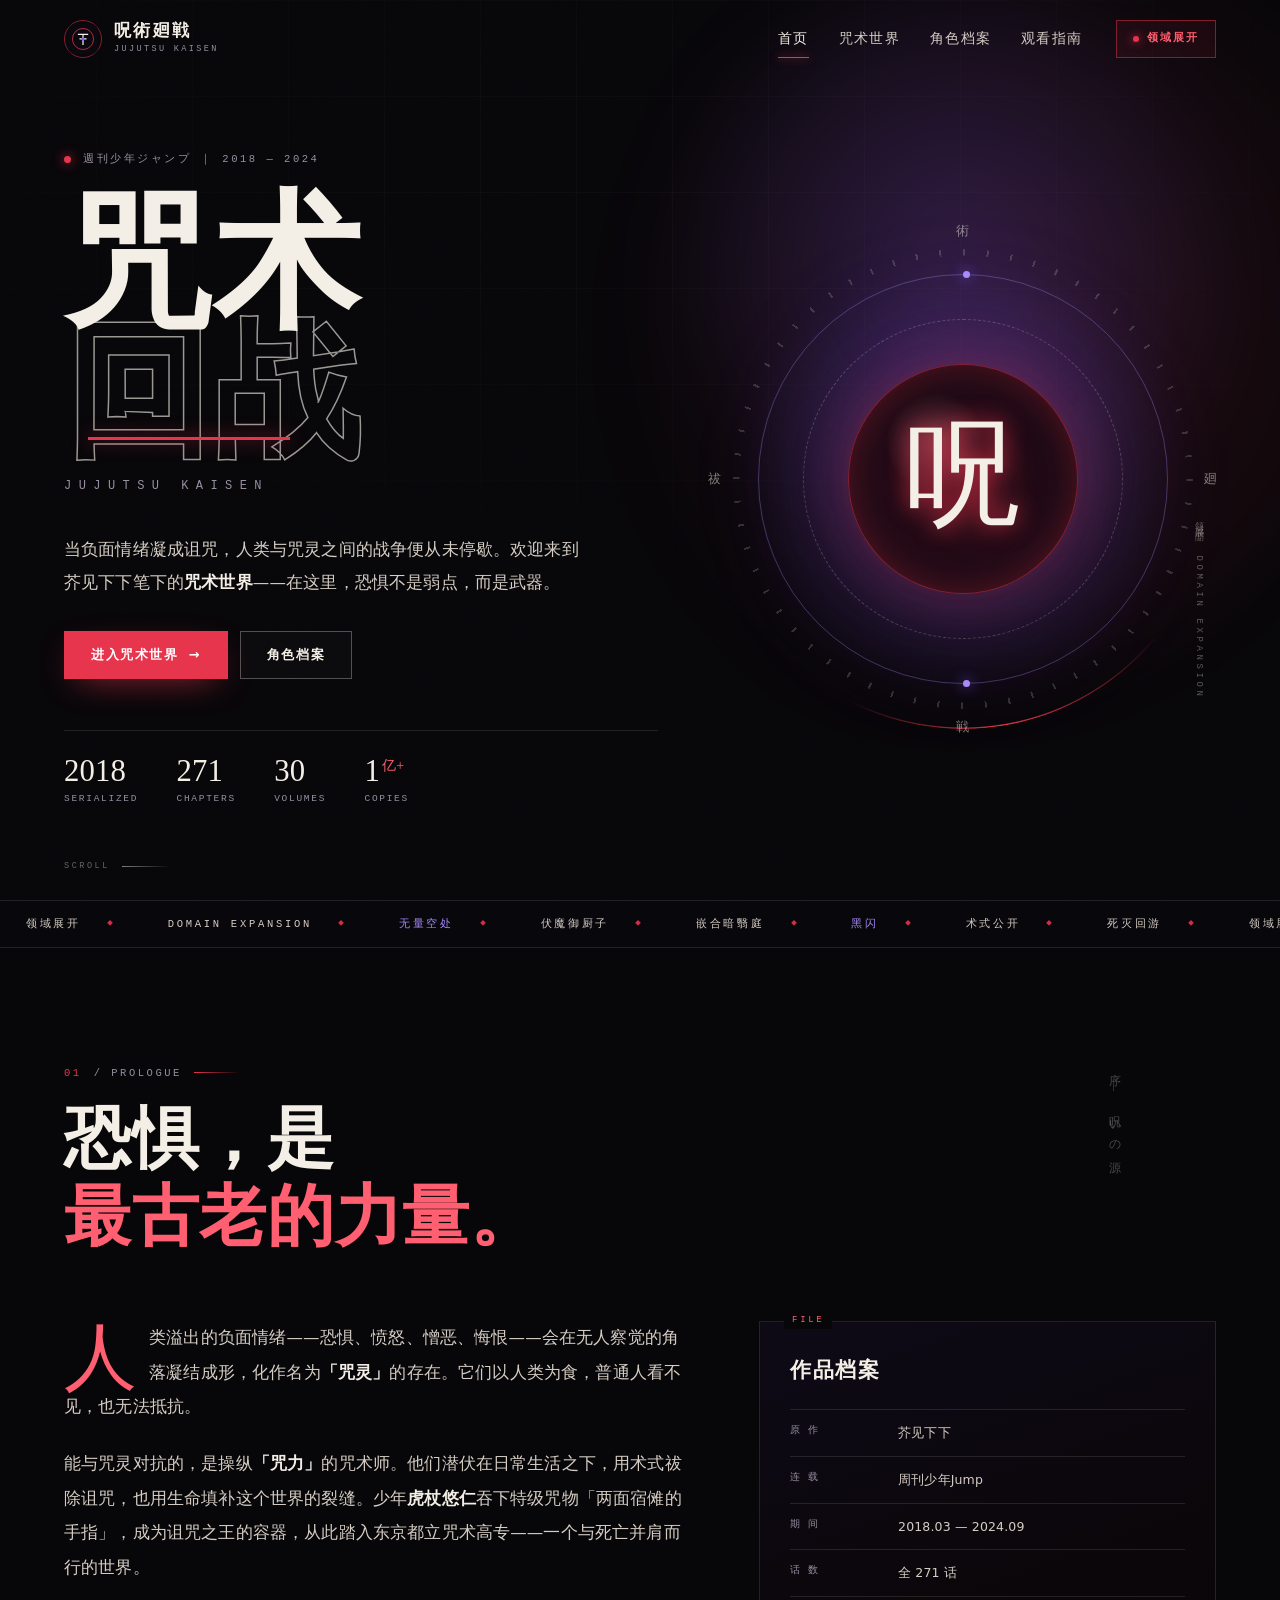
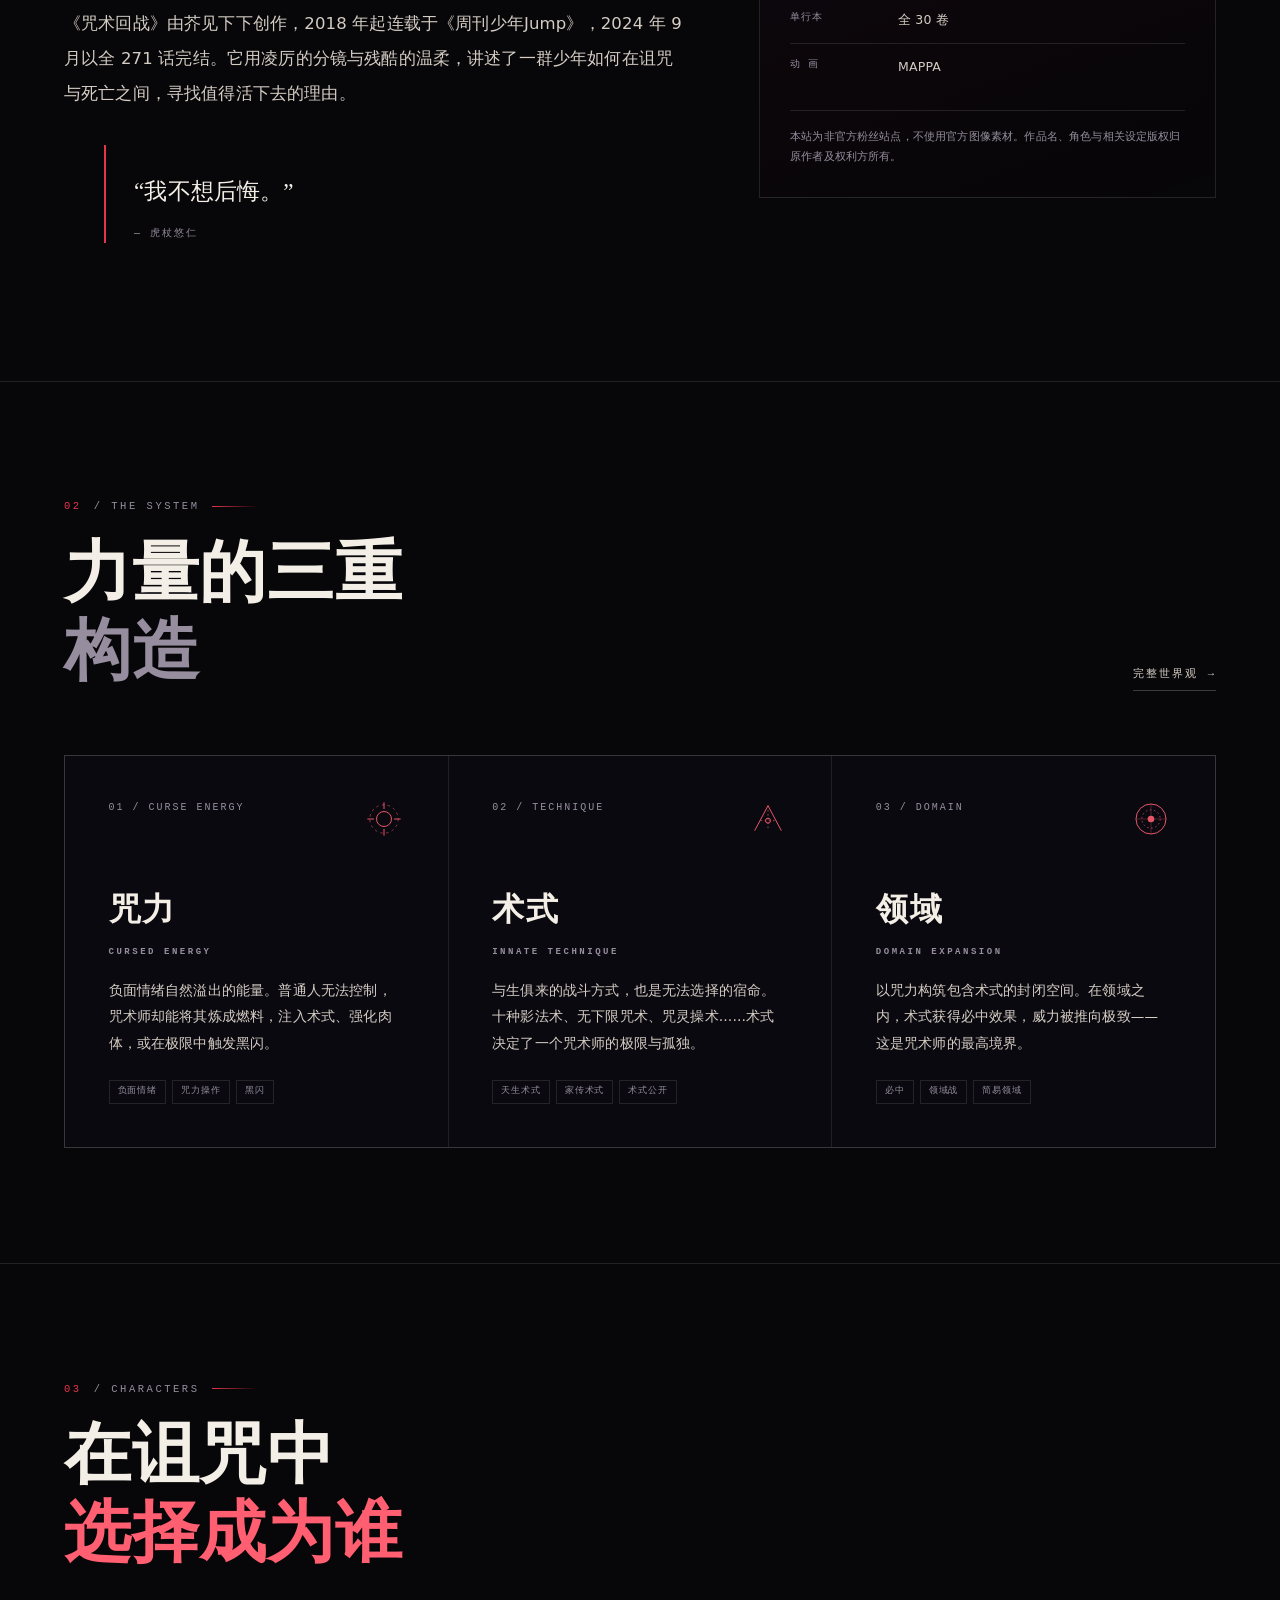
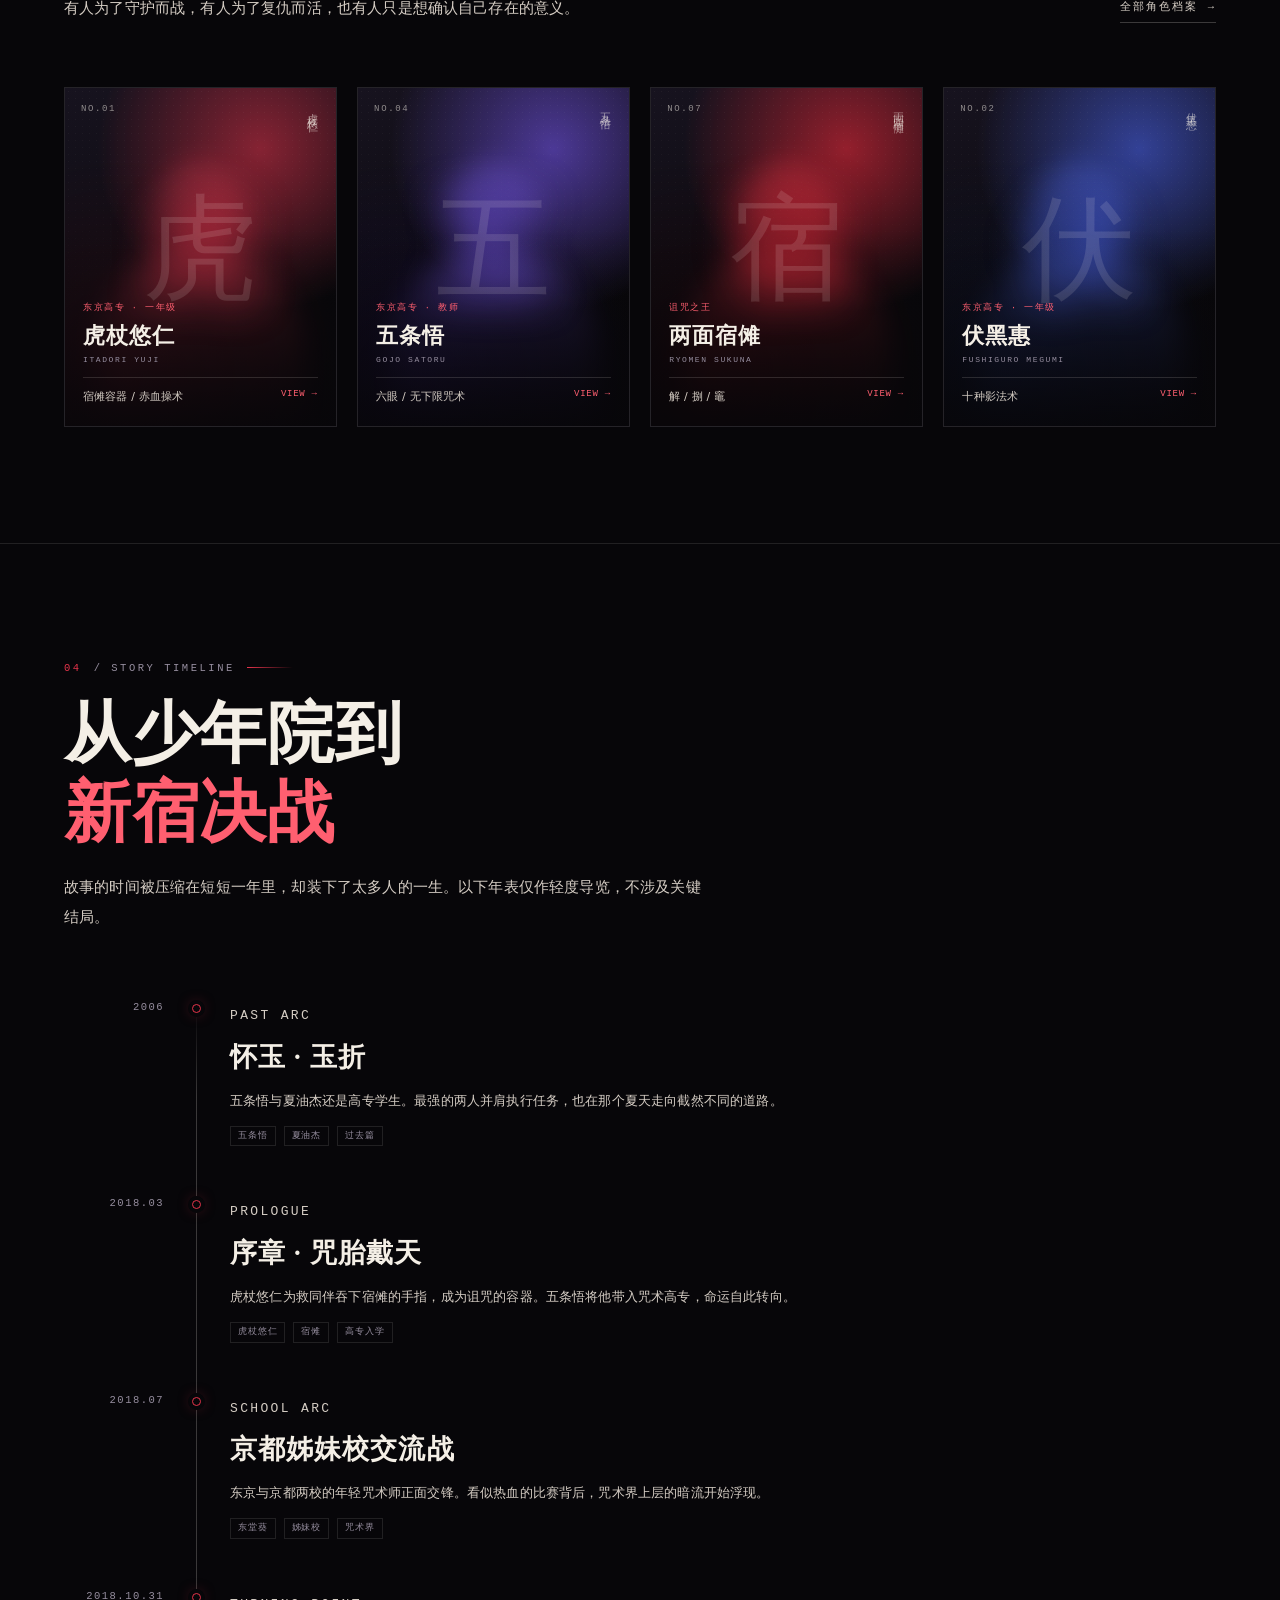
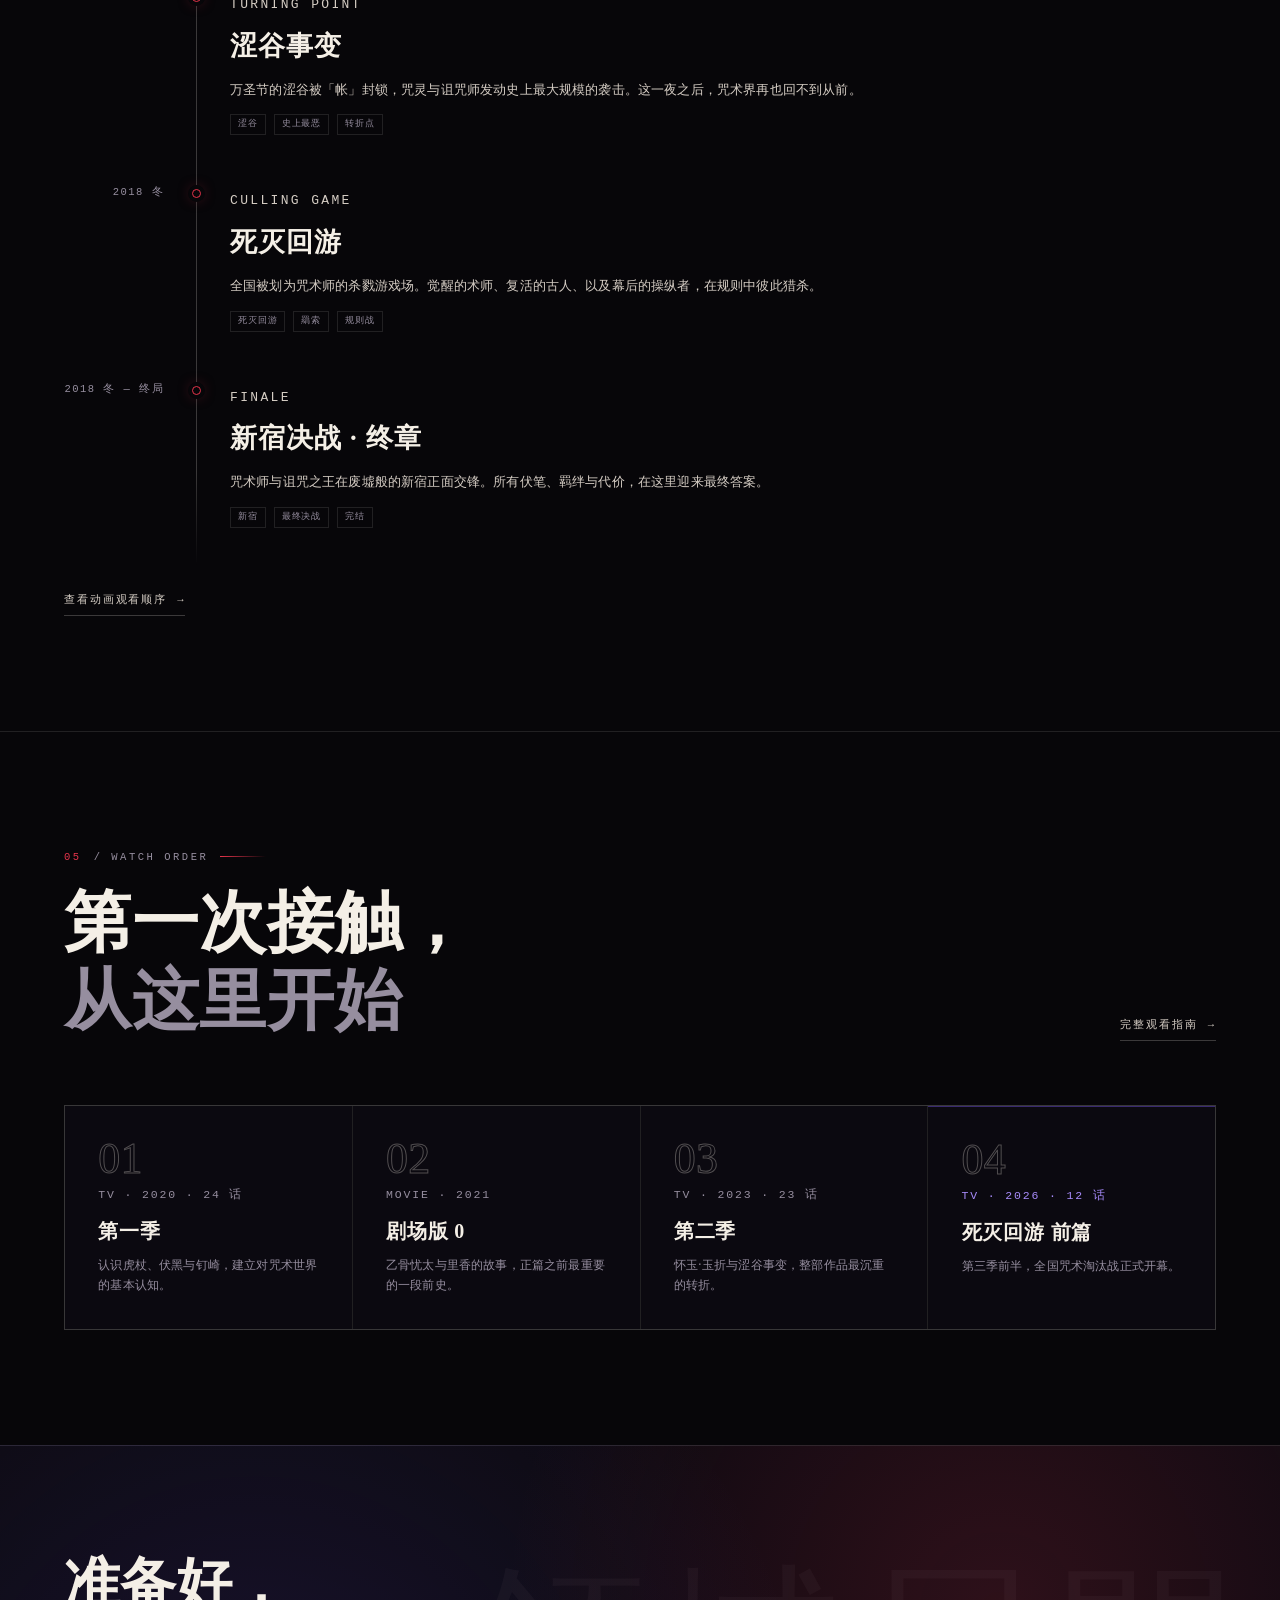
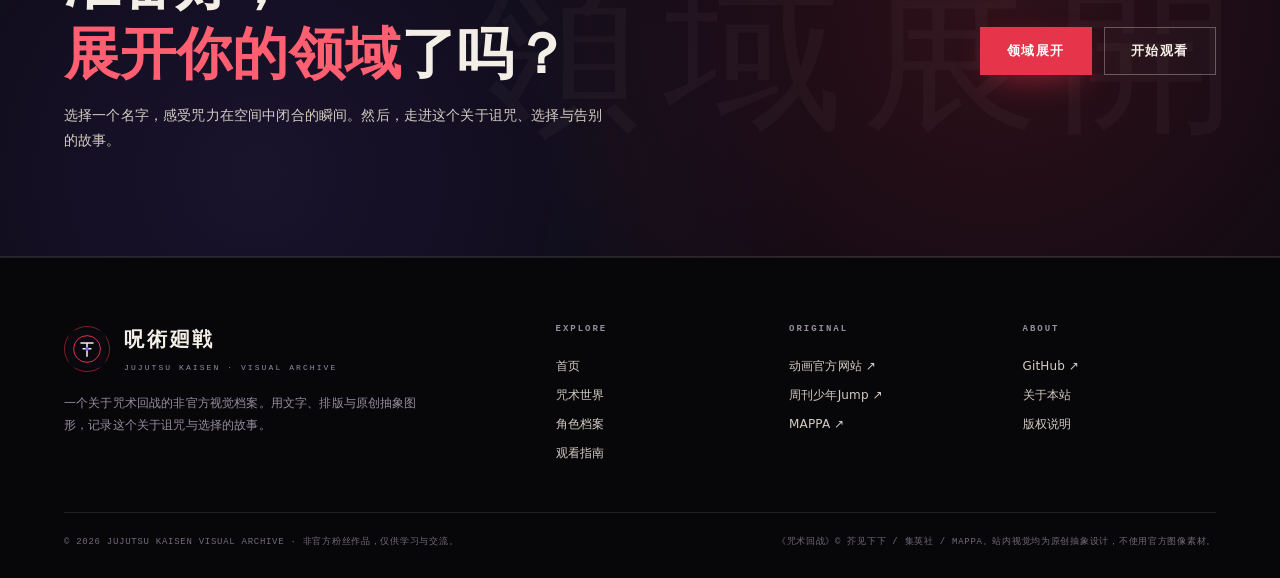
==== index.html @ 816b795e "feat: launch Jujutsu Kaisen visual archive" ====
<!DOCTYPE html>
<html lang="zh-CN">
<head>
<meta charset="utf-8">
<meta name="viewport" content="width=device-width, initial-scale=1">
<title>咒术回战 · 视觉档案 | JUJUTSU KAISEN</title>
<meta name="description" content="咒术回战非官方粉丝站：作品介绍、咒术世界观、角色档案、篇章年表与动画观看指南。当负面情绪凝成诅咒，人类与咒灵的战争从未停歇。">
<meta name="theme-color" content="#070609">
<meta property="og:type" content="website">
<meta property="og:title" content="咒术回战 · 视觉档案">
<meta property="og:description" content="当负面情绪凝成诅咒，人类与咒灵的战争从未停歇。进入芥见下下笔下的咒术世界。">
<meta property="og:image" content="https://nins971197.github.io/jujutsu-kaisen/assets/img/og.png">
<meta property="og:url" content="https://nins971197.github.io/jujutsu-kaisen/">
<meta name="twitter:card" content="summary_large_image">
<link rel="icon" href="assets/img/favicon.svg" type="image/svg+xml">
<link rel="stylesheet" href="assets/css/style.css">
</head>
<body>
<a class="skip" href="#main">跳到主要内容</a>
<div class="bg-grid" aria-hidden="true"></div>
<div class="grain" aria-hidden="true"></div>
<div class="cursor-glow" aria-hidden="true"></div>
<div class="scroll-progress" aria-hidden="true"><span></span></div>

<header class="site-head" id="siteHead">
  <div class="head__inner">
    <a class="brand" href="index.html" aria-label="咒术回战 视觉档案 首页">
      <span class="brand__seal" aria-hidden="true">
        <svg viewBox="0 0 64 64"><rect width="64" height="64" rx="14" fill="#0b0910"/><circle cx="32" cy="32" r="22.5" fill="none" stroke="#e6344b" stroke-width="1.6"/><path d="M21 22h22M32 22v23M24.5 31.5h15" fill="none" stroke="#f4efe6" stroke-width="2.6"/><circle cx="32" cy="32" r="3.2" fill="#7d5cff"/></svg>
      </span>
      <span class="brand__text"><b>呪術廻戦</b><i>JUJUTSU KAISEN</i></span>
    </a>
    <nav class="nav" id="nav" aria-label="主导航">
      <a class="nav__link is-active" href="index.html" aria-current="page">首页</a>
      <a class="nav__link" href="world.html">咒术世界</a>
      <a class="nav__link" href="characters.html">角色档案</a>
      <a class="nav__link" href="watch.html">观看指南</a>
      <button class="btn btn--domain nav__domain" data-domain type="button">领域展开</button>
    </nav>
    <button class="burger" id="burger" type="button" aria-label="打开菜单" aria-expanded="false" aria-controls="nav"><span></span><span></span></button>
  </div>
</header>

<main id="main">
  <!-- HERO -->
  <section class="hero">
    <div class="hero__glow" aria-hidden="true"></div>
    <div class="hero__inner">
      <div class="hero__copy">
        <p class="eyebrow"><span class="dot"></span>週刊少年ジャンプ ｜ 2018 — 2024</p>
        <h1 class="hero__title"><span>咒术</span><span class="stroke">回战</span></h1>
        <p class="hero__en">JUJUTSU KAISEN</p>
        <p class="hero__lead">当负面情绪凝成诅咒，人类与咒灵之间的战争便从未停歇。欢迎来到芥见下下笔下的<strong>咒术世界</strong>——在这里，恐惧不是弱点，而是武器。</p>
        <div class="hero__actions">
          <a class="btn btn--primary" href="world.html">进入咒术世界 <span aria-hidden="true">→</span></a>
          <a class="btn btn--ghost" href="characters.html">角色档案</a>
        </div>
        <dl class="stats">
          <div><dt>Serialized</dt><dd>2018</dd></div>
          <div><dt>Chapters</dt><dd><span data-count="271">271</span></dd></div>
          <div><dt>Volumes</dt><dd><span data-count="30">30</span></dd></div>
          <div><dt>Copies</dt><dd><span data-count="1">1</span><sup>亿+</sup></dd></div>
        </dl>
      </div>
      <div class="hero__visual" aria-hidden="true">
        <div class="orb" data-orb>
          <div class="orb__halo"></div>
          <div class="orb__ticks"></div>
          <div class="orb__ring orb__ring--a"></div>
          <div class="orb__ring orb__ring--b"></div>
          <div class="orb__ring orb__ring--c"></div>
          <div class="orb__core"><span>呪</span></div>
          <span class="orb__kanji" style="--a:0deg">術</span>
          <span class="orb__kanji" style="--a:90deg">廻</span>
          <span class="orb__kanji" style="--a:180deg">戦</span>
          <span class="orb__kanji" style="--a:270deg">祓</span>
        </div>
        <p class="hero__note">領域展開 · DOMAIN EXPANSION</p>
      </div>
    </div>
    <div class="scroll-hint" aria-hidden="true">SCROLL <span></span></div>
  </section>

  <div class="marquee" aria-hidden="true">
    <div class="marquee__track">
      <div class="marquee__group">
        <span class="marquee__item">领域展开</span>
        <span class="marquee__item">DOMAIN EXPANSION</span>
        <span class="marquee__item">无量空处</span>
        <span class="marquee__item">伏魔御厨子</span>
        <span class="marquee__item">嵌合暗翳庭</span>
        <span class="marquee__item">黑闪</span>
        <span class="marquee__item">术式公开</span>
        <span class="marquee__item">死灭回游</span>
      </div>
      <div class="marquee__group">
        <span class="marquee__item">领域展开</span>
        <span class="marquee__item">DOMAIN EXPANSION</span>
        <span class="marquee__item">无量空处</span>
        <span class="marquee__item">伏魔御厨子</span>
        <span class="marquee__item">嵌合暗翳庭</span>
        <span class="marquee__item">黑闪</span>
        <span class="marquee__item">术式公开</span>
        <span class="marquee__item">死灭回游</span>
      </div>
    </div>
  </div>

  <!-- 01 PROLOGUE -->
  <section class="section" id="prologue">
    <div class="wrap">
      <div class="sec-head" data-reveal>
        <p class="sec-index"><span>01</span> / PROLOGUE</p>
        <h2 class="sec-title">恐惧，是<br><em>最古老的力量。</em></h2>
        <p class="sec-jp">序 — 呪いの源</p>
      </div>
      <div class="intro-grid">
        <div class="prose" data-reveal>
          <p>人类溢出的负面情绪——恐惧、愤怒、憎恶、悔恨——会在无人察觉的角落凝结成形，化作名为<strong>「咒灵」</strong>的存在。它们以人类为食，普通人看不见，也无法抵抗。</p>
          <p>能与咒灵对抗的，是操纵<strong>「咒力」</strong>的咒术师。他们潜伏在日常生活之下，用术式祓除诅咒，也用生命填补这个世界的裂缝。少年<strong>虎杖悠仁</strong>吞下特级咒物「两面宿傩的手指」，成为诅咒之王的容器，从此踏入东京都立咒术高专——一个与死亡并肩而行的世界。</p>
          <p>《咒术回战》由芥见下下创作，2018 年起连载于《周刊少年Jump》，2024 年 9 月以全 271 话完结。它用凌厉的分镜与残酷的温柔，讲述了一群少年如何在诅咒与死亡之间，寻找值得活下去的理由。</p>
          <blockquote class="pullquote">“我不想后悔。”<cite>— 虎杖悠仁</cite></blockquote>
        </div>
        <aside class="facts" data-reveal data-reveal-delay="1">
          <h3>作品档案</h3>
          <dl>
            <div><dt>原 作</dt><dd>芥见下下</dd></div>
            <div><dt>连 载</dt><dd>周刊少年Jump</dd></div>
            <div><dt>期 间</dt><dd>2018.03 — 2024.09</dd></div>
            <div><dt>话 数</dt><dd>全 271 话</dd></div>
            <div><dt>单行本</dt><dd>全 30 卷</dd></div>
            <div><dt>动 画</dt><dd>MAPPA</dd></div>
          </dl>
          <p class="note">本站为非官方粉丝站点，不使用官方图像素材。作品名、角色与相关设定版权归原作者及权利方所有。</p>
        </aside>
      </div>
    </div>
  </section>

  <!-- 02 THREE PILLARS -->
  <section class="section section--line" id="system">
    <div class="wrap">
      <div class="sec-head sec-head--split" data-reveal>
        <div>
          <p class="sec-index"><span>02</span> / THE SYSTEM</p>
          <h2 class="sec-title">力量的三重<br><span class="thin">构造</span></h2>
        </div>
        <a class="sec-link" href="world.html">完整世界观</a>
      </div>
      <div class="pillars">
        <article class="pillar" data-reveal>
          <div class="pillar__top">
            <span class="pillar__num">01 / CURSE ENERGY</span>
            <svg class="pillar__icon" viewBox="0 0 48 48" fill="none" aria-hidden="true"><circle cx="24" cy="24" r="9" stroke="currentColor" stroke-width="1.2"/><circle cx="24" cy="24" r="17" stroke="currentColor" stroke-width=".7" stroke-dasharray="3 4"/><path d="M24 4v8M24 36v8M4 24h8M36 24h8" stroke="currentColor" stroke-width="1.2"/></svg>
          </div>
          <h3>咒力<small>CURSED ENERGY</small></h3>
          <p>负面情绪自然溢出的能量。普通人无法控制，咒术师却能将其炼成燃料，注入术式、强化肉体，或在极限中触发黑闪。</p>
          <div class="pillar__tags"><span>负面情绪</span><span>咒力操作</span><span>黑闪</span></div>
        </article>
        <article class="pillar" data-reveal data-reveal-delay="1">
          <div class="pillar__top">
            <span class="pillar__num">02 / TECHNIQUE</span>
            <svg class="pillar__icon" viewBox="0 0 48 48" fill="none" aria-hidden="true"><path d="M8 38 24 8l16 30" stroke="currentColor" stroke-width="1.2"/><path d="M15 26h18M24 8v30" stroke="currentColor" stroke-width=".8" stroke-dasharray="2 3"/><circle cx="24" cy="26" r="3" stroke="currentColor" stroke-width="1.2"/></svg>
          </div>
          <h3>术式<small>INNATE TECHNIQUE</small></h3>
          <p>与生俱来的战斗方式，也是无法选择的宿命。十种影法术、无下限咒术、咒灵操术……术式决定了一个咒术师的极限与孤独。</p>
          <div class="pillar__tags"><span>天生术式</span><span>家传术式</span><span>术式公开</span></div>
        </article>
        <article class="pillar" data-reveal data-reveal-delay="2">
          <div class="pillar__top">
            <span class="pillar__num">03 / DOMAIN</span>
            <svg class="pillar__icon" viewBox="0 0 48 48" fill="none" aria-hidden="true"><circle cx="24" cy="24" r="18" stroke="currentColor" stroke-width="1.2"/><circle cx="24" cy="24" r="11" stroke="currentColor" stroke-width=".8" stroke-dasharray="2 3"/><path d="M24 6v36M6 24h36" stroke="currentColor" stroke-width=".6" opacity=".6"/><circle cx="24" cy="24" r="4" fill="currentColor"/></svg>
          </div>
          <h3>领域<small>DOMAIN EXPANSION</small></h3>
          <p>以咒力构筑包含术式的封闭空间。在领域之内，术式获得必中效果，威力被推向极致——这是咒术师的最高境界。</p>
          <div class="pillar__tags"><span>必中</span><span>领域战</span><span>简易领域</span></div>
        </article>
      </div>
    </div>
  </section>

  <!-- 03 CHARACTERS -->
  <section class="section section--line" id="characters">
    <div class="wrap">
      <div class="sec-head sec-head--split" data-reveal>
        <div>
          <p class="sec-index"><span>03</span> / CHARACTERS</p>
          <h2 class="sec-title">在诅咒中<br><em>选择成为谁</em></h2>
          <p class="sec-lead">有人为了守护而战，有人为了复仇而活，也有人只是想确认自己存在的意义。</p>
        </div>
        <a class="sec-link" href="characters.html">全部角色档案</a>
      </div>
      <div class="char-grid">
        <a class="char-card" href="characters.html#yuji" data-reveal style="--c1:#e6344b;--c2:#2a0b12" aria-label="虎杖悠仁 角色档案">
          <div class="char-card__visual">
            <span class="char-card__figure" aria-hidden="true"><i></i><b></b></span>
            <span class="char-card__kanji" aria-hidden="true">虎</span>
            <span class="char-card__index">NO.01</span>
            <span class="char-card__jp" aria-hidden="true">虎杖悠仁</span>
            <div class="char-card__body">
              <p class="char-card__role">东京高专 · 一年级</p>
              <h3 class="char-card__name">虎杖悠仁</h3>
              <p class="char-card__romaji">ITADORI YUJI</p>
              <p class="char-card__tech"><span>宿傩容器 / 赤血操术</span><span>VIEW →</span></p>
            </div>
          </div>
        </a>
        <a class="char-card" href="characters.html#gojo" data-reveal data-reveal-delay="1" style="--c1:#7d5cff;--c2:#120a2a" aria-label="五条悟 角色档案">
          <div class="char-card__visual">
            <span class="char-card__figure" aria-hidden="true"><i></i><b></b></span>
            <span class="char-card__kanji" aria-hidden="true">五</span>
            <span class="char-card__index">NO.04</span>
            <span class="char-card__jp" aria-hidden="true">五条悟</span>
            <div class="char-card__body">
              <p class="char-card__role">东京高专 · 教师</p>
              <h3 class="char-card__name">五条悟</h3>
              <p class="char-card__romaji">GOJO SATORU</p>
              <p class="char-card__tech"><span>六眼 / 无下限咒术</span><span>VIEW →</span></p>
            </div>
          </div>
        </a>
        <a class="char-card" href="characters.html#sukuna" data-reveal data-reveal-delay="2" style="--c1:#ff2d3f;--c2:#1a0508" aria-label="两面宿傩 角色档案">
          <div class="char-card__visual">
            <span class="char-card__figure" aria-hidden="true"><i></i><b></b></span>
            <span class="char-card__kanji" aria-hidden="true">宿</span>
            <span class="char-card__index">NO.07</span>
            <span class="char-card__jp" aria-hidden="true">両面宿儺</span>
            <div class="char-card__body">
              <p class="char-card__role">诅咒之王</p>
              <h3 class="char-card__name">两面宿傩</h3>
              <p class="char-card__romaji">RYOMEN SUKUNA</p>
              <p class="char-card__tech"><span>解 / 捌 / 竈</span><span>VIEW →</span></p>
            </div>
          </div>
        </a>
        <a class="char-card" href="characters.html#megumi" data-reveal data-reveal-delay="3" style="--c1:#4f6bff;--c2:#0a1024" aria-label="伏黑惠 角色档案">
          <div class="char-card__visual">
            <span class="char-card__figure" aria-hidden="true"><i></i><b></b></span>
            <span class="char-card__kanji" aria-hidden="true">伏</span>
            <span class="char-card__index">NO.02</span>
            <span class="char-card__jp" aria-hidden="true">伏黒恵</span>
            <div class="char-card__body">
              <p class="char-card__role">东京高专 · 一年级</p>
              <h3 class="char-card__name">伏黑惠</h3>
              <p class="char-card__romaji">FUSHIGURO MEGUMI</p>
              <p class="char-card__tech"><span>十种影法术</span><span>VIEW →</span></p>
            </div>
          </div>
        </a>
      </div>
    </div>
  </section>

  <!-- 04 STORY -->
  <section class="section section--line" id="story">
    <div class="wrap">
      <div class="sec-head" data-reveal>
        <p class="sec-index"><span>04</span> / STORY TIMELINE</p>
        <h2 class="sec-title">从少年院到<br><em>新宿决战</em></h2>
        <p class="sec-lead">故事的时间被压缩在短短一年里，却装下了太多人的一生。以下年表仅作轻度导览，不涉及关键结局。</p>
      </div>
      <div class="timeline">
        <article class="tl-item" data-reveal>
          <div class="tl-item__year">2006</div>
          <div class="tl-item__body">
            <p class="tl-item__kicker">PAST ARC</p>
            <h3>怀玉 · 玉折</h3>
            <p>五条悟与夏油杰还是高专学生。最强的两人并肩执行任务，也在那个夏天走向截然不同的道路。</p>
            <div class="tl-item__tags"><span>五条悟</span><span>夏油杰</span><span>过去篇</span></div>
          </div>
        </article>
        <article class="tl-item" data-reveal>
          <div class="tl-item__year">2018.03</div>
          <div class="tl-item__body">
            <p class="tl-item__kicker">PROLOGUE</p>
            <h3>序章 · 咒胎戴天</h3>
            <p>虎杖悠仁为救同伴吞下宿傩的手指，成为诅咒的容器。五条悟将他带入咒术高专，命运自此转向。</p>
            <div class="tl-item__tags"><span>虎杖悠仁</span><span>宿傩</span><span>高专入学</span></div>
          </div>
        </article>
        <article class="tl-item" data-reveal>
          <div class="tl-item__year">2018.07</div>
          <div class="tl-item__body">
            <p class="tl-item__kicker">SCHOOL ARC</p>
            <h3>京都姊妹校交流战</h3>
            <p>东京与京都两校的年轻咒术师正面交锋。看似热血的比赛背后，咒术界上层的暗流开始浮现。</p>
            <div class="tl-item__tags"><span>东堂葵</span><span>姊妹校</span><span>咒术界</span></div>
          </div>
        </article>
        <article class="tl-item" data-reveal>
          <div class="tl-item__year">2018.10.31</div>
          <div class="tl-item__body">
            <p class="tl-item__kicker">TURNING POINT</p>
            <h3>涩谷事变</h3>
            <p>万圣节的涩谷被「帐」封锁，咒灵与诅咒师发动史上最大规模的袭击。这一夜之后，咒术界再也回不到从前。</p>
            <div class="tl-item__tags"><span>涩谷</span><span>史上最恶</span><span>转折点</span></div>
          </div>
        </article>
        <article class="tl-item" data-reveal>
          <div class="tl-item__year">2018 冬</div>
          <div class="tl-item__body">
            <p class="tl-item__kicker">CULLING GAME</p>
            <h3>死灭回游</h3>
            <p>全国被划为咒术师的杀戮游戏场。觉醒的术师、复活的古人、以及幕后的操纵者，在规则中彼此猎杀。</p>
            <div class="tl-item__tags"><span>死灭回游</span><span>羂索</span><span>规则战</span></div>
          </div>
        </article>
        <article class="tl-item" data-reveal>
          <div class="tl-item__year">2018 冬 — 终局</div>
          <div class="tl-item__body">
            <p class="tl-item__kicker">FINALE</p>
            <h3>新宿决战 · 终章</h3>
            <p>咒术师与诅咒之王在废墟般的新宿正面交锋。所有伏笔、羁绊与代价，在这里迎来最终答案。</p>
            <div class="tl-item__tags"><span>新宿</span><span>最终决战</span><span>完结</span></div>
          </div>
        </article>
      </div>
      <div style="margin-top: 10px" data-reveal>
        <a class="sec-link" href="watch.html">查看动画观看顺序</a>
      </div>
    </div>
  </section>

  <!-- 05 WATCH -->
  <section class="section section--line" id="watch">
    <div class="wrap">
      <div class="sec-head sec-head--split" data-reveal>
        <div>
          <p class="sec-index"><span>05</span> / WATCH ORDER</p>
          <h2 class="sec-title">第一次接触，<br><span class="thin">从这里开始</span></h2>
        </div>
        <a class="sec-link" href="watch.html">完整观看指南</a>
      </div>
      <div class="watch-strip">
        <a class="watch-step" href="watch.html" data-reveal>
          <span class="watch-step__num">01</span>
          <p class="watch-step__meta">TV · 2020 · 24 话</p>
          <h3>第一季</h3>
          <p>认识虎杖、伏黑与钉崎，建立对咒术世界的基本认知。</p>
        </a>
        <a class="watch-step" href="watch.html" data-reveal data-reveal-delay="1">
          <span class="watch-step__num">02</span>
          <p class="watch-step__meta">MOVIE · 2021</p>
          <h3>剧场版 0</h3>
          <p>乙骨忧太与里香的故事，正篇之前最重要的一段前史。</p>
        </a>
        <a class="watch-step" href="watch.html" data-reveal data-reveal-delay="2">
          <span class="watch-step__num">03</span>
          <p class="watch-step__meta">TV · 2023 · 23 话</p>
          <h3>第二季</h3>
          <p>怀玉·玉折与涩谷事变，整部作品最沉重的转折。</p>
        </a>
        <a class="watch-step is-pending" href="watch.html" data-reveal data-reveal-delay="3">
          <span class="watch-step__num">04</span>
          <p class="watch-step__meta">TV · 2026 · 12 话</p>
          <h3>死灭回游 前篇</h3>
          <p>第三季前半，全国咒术淘汰战正式开幕。</p>
        </a>
      </div>
    </div>
  </section>

  <!-- CTA -->
  <section class="cta">
    <div class="cta__inner">
      <span class="cta__jp" aria-hidden="true">領域展開</span>
      <div data-reveal>
        <h2>准备好，<br><em>展开你的领域</em>了吗？</h2>
        <p>选择一个名字，感受咒力在空间中闭合的瞬间。然后，走进这个关于诅咒、选择与告别的故事。</p>
      </div>
      <div class="cta__actions" data-reveal data-reveal-delay="1">
        <button class="btn btn--primary" data-domain type="button">领域展开</button>
        <a class="btn btn--ghost" href="watch.html">开始观看</a>
      </div>
    </div>
  </section>
</main>

<footer class="site-foot">
  <div class="foot__inner">
    <div class="foot__top">
      <div class="foot__brand-col">
        <div class="foot__brand">
          <span class="brand__seal" aria-hidden="true">
            <svg viewBox="0 0 64 64"><rect width="64" height="64" rx="14" fill="#0b0910"/><circle cx="32" cy="32" r="22.5" fill="none" stroke="#e6344b" stroke-width="1.6"/><path d="M21 22h22M32 22v23M24.5 31.5h15" fill="none" stroke="#f4efe6" stroke-width="2.6"/><circle cx="32" cy="32" r="3.2" fill="#7d5cff"/></svg>
          </span>
          <div><b>呪術廻戦</b><i>JUJUTSU KAISEN · VISUAL ARCHIVE</i></div>
        </div>
        <p class="foot__desc">一个关于咒术回战的非官方视觉档案。用文字、排版与原创抽象图形，记录这个关于诅咒与选择的故事。</p>
      </div>
      <div class="foot__col">
        <h4>Explore</h4>
        <a href="index.html">首页</a>
        <a href="world.html">咒术世界</a>
        <a href="characters.html">角色档案</a>
        <a href="watch.html">观看指南</a>
      </div>
      <div class="foot__col">
        <h4>Original</h4>
        <a href="https://jujutsukaisen.jp/" target="_blank" rel="noopener noreferrer">动画官方网站 ↗</a>
        <a href="https://www.shonenjump.com/" target="_blank" rel="noopener noreferrer">周刊少年Jump ↗</a>
        <a href="https://mappa.co.jp/" target="_blank" rel="noopener noreferrer">MAPPA ↗</a>
      </div>
      <div class="foot__col">
        <h4>About</h4>
        <a href="https://github.com/nins971197" target="_blank" rel="noopener noreferrer">GitHub ↗</a>
        <a href="index.html#prologue">关于本站</a>
        <a href="watch.html">版权说明</a>
      </div>
    </div>
    <div class="foot__bottom">
      <p>© <span data-year>2026</span> JUJUTSU KAISEN VISUAL ARCHIVE · 非官方粉丝作品，仅供学习与交流。</p>
      <p>《咒术回战》© 芥见下下 / 集英社 / MAPPA。站内视觉均为原创抽象设计，不使用官方图像素材。</p>
    </div>
  </div>
</footer>

<!-- Domain overlay -->
<div class="domain" id="domain" role="dialog" aria-modal="true" aria-labelledby="domainTitle" aria-hidden="true">
  <div class="domain__glow" aria-hidden="true"></div>
  <div class="domain__rings" aria-hidden="true"></div>
  <div class="domain__ticks" aria-hidden="true"></div>
  <div class="domain__text">
    <p class="domain__jp" id="domainTitle">領域展開</p>
    <p class="domain__name" id="domainName">無量空處</p>
  </div>
  <button class="domain__close" type="button">CLICK TO CLOSE · 关闭</button>
</div>

<script src="assets/js/site.js" defer></script>
</body>
</html>
---- assets/css/style.css ----
/* ==========================================================================
   JUJUTSU KAISEN — 咒术回战 视觉档案
   原创粉丝站点样式表 / Original fan-made visual system
   ========================================================================== */

/* 01. Reset & tokens
   ========================================================================== */
*, *::before, *::after { box-sizing: border-box; }
html { scroll-behavior: smooth; -webkit-text-size-adjust: 100%; }
body {
  margin: 0;
  background: var(--ink);
  color: var(--bone);
  font-family: var(--font-sans);
  font-size: 16px;
  line-height: 1.75;
  letter-spacing: .01em;
  -webkit-font-smoothing: antialiased;
  overflow-x: hidden;
}
img, svg { display: block; max-width: 100%; }
a { color: inherit; text-decoration: none; }
button, input { font: inherit; color: inherit; }
button { background: none; border: 0; cursor: pointer; }
h1, h2, h3, h4, p, dl, dd, figure { margin: 0; }
ul, ol { margin: 0; padding: 0; list-style: none; }
::selection { background: var(--red); color: #fff; }

:root {
  --ink: #070609;
  --ink-2: #0b0910;
  --ink-3: #100d16;
  --ink-4: #17131f;
  --bone: #f4efe6;
  --bone-dim: #d5cdc4;
  --muted: #968e9f;
  --line: rgba(244, 239, 230, .11);
  --line-strong: rgba(244, 239, 230, .22);
  --red: #e6344b;
  --red-soft: #ff5f70;
  --violet: #7d5cff;
  --violet-soft: #a78bfa;
  --gold: #d8b26a;
  --max: 1280px;
  --pad: clamp(20px, 5vw, 64px);
  --font-display: "Yu Mincho", "YuMincho", "Hiragino Mincho ProN", "Songti SC", "Noto Serif SC", "SimSun", serif;
  --font-sans: "Inter", "Noto Sans SC", "Microsoft YaHei UI", "Microsoft YaHei", "PingFang SC", system-ui, sans-serif;
  --font-mono: "JetBrains Mono", "Cascadia Code", "SFMono-Regular", Consolas, ui-monospace, monospace;
  --ease: cubic-bezier(.2, .8, .2, 1);
  --ease-out: cubic-bezier(.16, 1, .3, 1);
  --head-h: 78px;
}

/* 02. Global atmosphere
   ========================================================================== */
.bg-grid {
  position: fixed;
  inset: 0;
  z-index: 0;
  pointer-events: none;
  background-image:
    linear-gradient(rgba(244, 239, 230, .028) 1px, transparent 1px),
    linear-gradient(90deg, rgba(244, 239, 230, .028) 1px, transparent 1px);
  background-size: 96px 96px;
  mask-image: radial-gradient(ellipse 90% 70% at 50% 20%, #000 10%, transparent 78%);
}
.grain {
  position: fixed;
  inset: 0;
  z-index: 90;
  pointer-events: none;
  opacity: .06;
  mix-blend-mode: overlay;
  background-image: url("data:image/svg+xml,%3Csvg xmlns='http://www.w3.org/2000/svg' width='180' height='180'%3E%3Cfilter id='n'%3E%3CfeTurbulence type='fractalNoise' baseFrequency='.85' numOctaves='3' stitchTiles='stitch'/%3E%3C/filter%3E%3Crect width='100%25' height='100%25' filter='url(%23n)'/%3E%3C/svg%3E");
}
.scroll-progress {
  position: fixed;
  top: 0; left: 0; right: 0;
  height: 2px;
  z-index: 120;
  background: transparent;
}
.scroll-progress span {
  display: block;
  height: 100%;
  width: 0%;
  background: linear-gradient(90deg, var(--red), var(--violet));
  box-shadow: 0 0 12px rgba(230, 52, 75, .8);
}
.cursor-glow {
  position: fixed;
  top: 0; left: 0;
  width: 520px; height: 520px;
  margin: -260px 0 0 -260px;
  border-radius: 50%;
  pointer-events: none;
  z-index: 1;
  opacity: 0;
  background: radial-gradient(circle, rgba(125, 92, 255, .13), rgba(230, 52, 75, .05) 42%, transparent 68%);
  transition: opacity .6s ease;
  will-change: transform;
}
body.has-pointer .cursor-glow { opacity: 1; }

main { position: relative; z-index: 2; }
[id] { scroll-margin-top: calc(var(--head-h) + 18px); }
.wrap { width: 100%; max-width: var(--max); margin: 0 auto; }
.section { position: relative; padding: clamp(80px, 9vw, 136px) var(--pad); }
.section--tight { padding-top: clamp(48px, 6vw, 80px); }
.section--line { border-top: 1px solid var(--line); }

.skip {
  position: fixed;
  top: -100px; left: 24px;
  z-index: 200;
  padding: 10px 18px;
  background: var(--bone);
  color: var(--ink);
  font-weight: 700;
  transition: top .2s;
}
.skip:focus { top: 16px; }

:focus-visible {
  outline: 2px solid var(--violet-soft);
  outline-offset: 3px;
}

/* 03. Header
   ========================================================================== */
.site-head {
  position: fixed;
  inset: 0 0 auto;
  z-index: 100;
  height: var(--head-h);
  border-bottom: 1px solid transparent;
  transition: background .4s ease, border-color .4s ease, height .4s ease;
}
.site-head.is-scrolled {
  height: 66px;
  background: rgba(7, 6, 9, .78);
  backdrop-filter: blur(18px) saturate(140%);
  -webkit-backdrop-filter: blur(18px) saturate(140%);
  border-bottom-color: var(--line);
}
.head__inner {
  height: 100%;
  max-width: calc(var(--max) + 2 * var(--pad));
  margin: 0 auto;
  padding: 0 var(--pad);
  display: flex;
  align-items: center;
  justify-content: space-between;
  gap: 24px;
}
.brand { display: flex; align-items: center; gap: 12px; flex: 0 0 auto; }
.brand__seal {
  width: 38px; height: 38px;
  padding: 3px;
  border: 1px solid rgba(230, 52, 75, .55);
  border-radius: 50%;
  transition: transform .6s var(--ease), box-shadow .4s;
}
.brand:hover .brand__seal { transform: rotate(90deg); box-shadow: 0 0 24px rgba(230, 52, 75, .35); }
.brand__text { display: flex; flex-direction: column; line-height: 1.1; }
.brand__text b { font-family: var(--font-display); font-size: 17px; letter-spacing: .14em; font-weight: 600; }
.brand__text i {
  font-style: normal;
  font-family: var(--font-mono);
  font-size: 8.5px;
  letter-spacing: .28em;
  color: var(--muted);
  margin-top: 4px;
}
.nav { display: flex; align-items: center; gap: clamp(18px, 2.4vw, 38px); }
.nav__link {
  position: relative;
  font-size: 13.5px;
  letter-spacing: .08em;
  color: var(--bone-dim);
  padding: 8px 0;
  transition: color .3s;
}
.nav__link::after {
  content: "";
  position: absolute;
  left: 50%; bottom: 0;
  width: 0; height: 1px;
  background: var(--red);
  transition: width .35s var(--ease), left .35s var(--ease);
}
.nav__link:hover, .nav__link.is-active { color: var(--bone); }
.nav__link:hover::after, .nav__link.is-active::after { width: 100%; left: 0; }
.nav__link.is-active::after { background: var(--red); box-shadow: 0 0 8px var(--red); }
.nav__domain { margin-left: 4px; }
.burger { display: none; width: 42px; height: 42px; position: relative; z-index: 130; }
.burger span {
  position: absolute; left: 9px; width: 24px; height: 1.5px;
  background: var(--bone);
  transition: transform .4s var(--ease), opacity .3s;
}
.burger span:first-child { top: 17px; }
.burger span:last-child { top: 24px; }
.burger.is-open span:first-child { transform: translateY(3.5px) rotate(45deg); }
.burger.is-open span:last-child { transform: translateY(-3.5px) rotate(-45deg); }

/* 04. Buttons & chips
   ========================================================================== */
.btn {
  display: inline-flex;
  align-items: center;
  justify-content: center;
  gap: 10px;
  min-height: 48px;
  padding: 0 26px;
  border: 1px solid var(--line-strong);
  font-size: 13px;
  letter-spacing: .12em;
  font-weight: 600;
  color: var(--bone);
  background: rgba(244, 239, 230, .02);
  transition: background .35s, color .35s, border-color .35s, transform .35s var(--ease), box-shadow .35s;
  white-space: nowrap;
}
.btn:hover { transform: translateY(-2px); border-color: var(--bone); background: var(--bone); color: var(--ink); }
.btn--primary {
  background: var(--red);
  border-color: var(--red);
  color: #fff;
  box-shadow: 0 10px 34px -14px rgba(230, 52, 75, .9);
}
.btn--primary:hover { background: var(--red-soft); border-color: var(--red-soft); color: #fff; box-shadow: 0 16px 40px -14px rgba(230, 52, 75, 1); }
.btn--ghost { border-color: rgba(244, 239, 230, .3); }
.btn--domain {
  min-height: 38px;
  padding: 0 16px;
  font-family: var(--font-mono);
  font-size: 10.5px;
  letter-spacing: .18em;
  border-color: rgba(230, 52, 75, .5);
  color: var(--red-soft);
  background: rgba(230, 52, 75, .07);
  gap: 8px;
}
.btn--domain::before {
  content: "";
  width: 6px; height: 6px;
  border-radius: 50%;
  background: var(--red);
  box-shadow: 0 0 10px var(--red);
  animation: blink 2.2s infinite;
}
.btn--domain:hover { background: var(--red); color: #fff; border-color: var(--red); }

.chip {
  display: inline-flex;
  align-items: center;
  gap: 8px;
  padding: 4px 11px;
  border: 1px solid var(--line);
  font-family: var(--font-mono);
  font-size: 10px;
  letter-spacing: .12em;
  color: var(--bone-dim);
  text-transform: uppercase;
}
.chip--red { border-color: rgba(230, 52, 75, .45); color: var(--red-soft); background: rgba(230, 52, 75, .06); }
.chip--violet { border-color: rgba(125, 92, 255, .45); color: var(--violet-soft); background: rgba(125, 92, 255, .06); }

/* 05. Hero
   ========================================================================== */
.hero {
  position: relative;
  min-height: 100svh;
  display: flex;
  align-items: center;
  padding: calc(var(--head-h) + 60px) var(--pad) 80px;
  overflow: hidden;
}
.hero__glow {
  position: absolute;
  top: -20%; right: -8%;
  width: 70vw; height: 70vw;
  max-width: 960px; max-height: 960px;
  border-radius: 50%;
  pointer-events: none;
  background:
    radial-gradient(circle at 52% 48%, rgba(125, 92, 255, .22), transparent 46%),
    radial-gradient(circle at 62% 58%, rgba(230, 52, 75, .12), transparent 58%);
  filter: blur(30px);
  animation: breathe 12s ease-in-out infinite;
}
.hero__inner {
  position: relative;
  width: 100%;
  max-width: var(--max);
  margin: 0 auto;
  display: grid;
  grid-template-columns: 1.08fr .92fr;
  align-items: center;
  gap: clamp(24px, 4vw, 70px);
}
.hero__copy { position: relative; z-index: 3; }
.eyebrow {
  display: flex;
  align-items: center;
  gap: 12px;
  font-family: var(--font-mono);
  font-size: 10.5px;
  letter-spacing: .24em;
  color: var(--muted);
  text-transform: uppercase;
}
.eyebrow .dot {
  width: 7px; height: 7px;
  background: var(--red);
  border-radius: 50%;
  box-shadow: 0 0 12px var(--red);
}
.hero__title {
  margin: clamp(18px, 2.4vw, 30px) 0 0;
  font-family: var(--font-display);
  font-weight: 600;
  font-size: clamp(72px, 11.5vw, 168px);
  line-height: .88;
  letter-spacing: .015em;
  display: flex;
  flex-direction: column;
}
.hero__title span:first-child { color: var(--bone); }
.hero__title .stroke {
  color: transparent;
  -webkit-text-stroke: 1.5px rgba(244, 239, 230, .62);
  position: relative;
}
.hero__title .stroke::after {
  content: "";
  position: absolute;
  left: 4%; bottom: 14%;
  width: 34%; height: 3px;
  background: var(--red);
  box-shadow: 0 0 18px rgba(230, 52, 75, .8);
}
.hero__en {
  margin-top: 18px;
  font-family: var(--font-mono);
  font-size: clamp(9px, 1vw, 12px);
  letter-spacing: .62em;
  color: var(--muted);
}
.hero__lead {
  max-width: 520px;
  margin-top: clamp(24px, 3vw, 36px);
  font-size: clamp(14px, 1.35vw, 16.5px);
  line-height: 2;
  color: var(--bone-dim);
}
.hero__lead strong { color: var(--bone); font-weight: 600; }
.hero__actions { display: flex; flex-wrap: wrap; gap: 12px; margin-top: 32px; }
.stats {
  display: grid;
  grid-template-columns: repeat(4, auto);
  justify-content: start;
  gap: clamp(20px, 3vw, 44px);
  margin-top: clamp(34px, 4vw, 56px);
  padding-top: 24px;
  border-top: 1px solid var(--line);
}
.stats div { display: flex; flex-direction: column; gap: 2px; }
.stats dt {
  font-family: var(--font-mono);
  font-size: 9.5px;
  letter-spacing: .18em;
  color: var(--muted);
  order: 2;
  text-transform: uppercase;
}
.stats dd {
  font-family: var(--font-display);
  font-size: clamp(24px, 2.4vw, 34px);
  line-height: 1.1;
  color: var(--bone);
}
.stats dd sup { font-size: .45em; color: var(--red-soft); margin-left: 2px; }

.hero__visual { position: relative; display: flex; align-items: center; justify-content: center; min-height: 420px; }
.orb {
  position: relative;
  width: min(42vw, 500px);
  min-width: 300px;
  aspect-ratio: 1;
  display: grid;
  place-items: center;
  transform: translate3d(var(--mx, 0px), var(--my, 0px), 0);
  transition: transform .8s var(--ease-out);
}
.orb__halo {
  position: absolute; inset: 4%;
  border-radius: 50%;
  background: radial-gradient(circle, rgba(230, 52, 75, .30), rgba(125, 92, 255, .18) 38%, transparent 68%);
  filter: blur(34px);
  animation: breathe 8s ease-in-out infinite;
}
.orb__ring { position: absolute; border-radius: 50%; }
.orb__ring--a {
  inset: 0;
  background: conic-gradient(from 20deg, transparent 0 30%, rgba(230, 52, 75, .95) 42%, transparent 52% 100%);
  -webkit-mask: radial-gradient(farthest-side, transparent calc(100% - 2px), #000 calc(100% - 1px));
  mask: radial-gradient(farthest-side, transparent calc(100% - 2px), #000 calc(100% - 1px));
  animation: spin 22s linear infinite;
}
.orb__ring--b {
  inset: 9%;
  border: 1px solid rgba(167, 139, 250, .32);
  animation: spin 38s linear infinite reverse;
}
.orb__ring--b::before, .orb__ring--b::after {
  content: "";
  position: absolute;
  width: 7px; height: 7px;
  border-radius: 50%;
  background: var(--violet-soft);
  box-shadow: 0 0 14px var(--violet);
}
.orb__ring--b::before { top: -4px; left: 50%; }
.orb__ring--b::after { bottom: -4px; left: 50%; }
.orb__ring--c {
  inset: 18%;
  border: 1px dashed rgba(244, 239, 230, .22);
  animation: spin 54s linear infinite;
}
.orb__ticks {
  position: absolute; inset: 4%;
  border-radius: 50%;
  background: repeating-conic-gradient(rgba(244, 239, 230, .5) 0deg .5deg, transparent .5deg 6deg);
  -webkit-mask: radial-gradient(farthest-side, transparent calc(100% - 7px), #000 calc(100% - 6px));
  mask: radial-gradient(farthest-side, transparent calc(100% - 7px), #000 calc(100% - 6px));
  opacity: .35;
  animation: spin 90s linear infinite;
}
.orb__core {
  position: relative;
  width: 46%;
  aspect-ratio: 1;
  border-radius: 50%;
  display: grid;
  place-items: center;
  background:
    radial-gradient(circle at 38% 34%, rgba(255, 168, 178, .28), transparent 24%),
    radial-gradient(circle at 50% 55%, #2a0b16 0%, #120812 55%, #07060a 100%);
  border: 1px solid rgba(230, 52, 75, .55);
  box-shadow:
    inset 0 0 44px rgba(230, 52, 75, .38),
    0 0 60px rgba(230, 52, 75, .22),
    0 0 140px rgba(125, 92, 255, .18);
  animation: corePulse 6s ease-in-out infinite;
}
.orb__core span {
  font-family: var(--font-display);
  font-size: clamp(64px, 9vw, 118px);
  line-height: 1;
  color: var(--bone);
  text-shadow: 0 0 22px rgba(230, 52, 75, .85), 0 0 70px rgba(230, 52, 75, .5);
  transform: translateY(-4px);
}
.orb__kanji {
  position: absolute;
  top: 50%; left: 50%;
  font-family: var(--font-display);
  font-size: 13px;
  color: rgba(244, 239, 230, .5);
  transform: translate(-50%, -50%) rotate(var(--a)) translateY(calc(-1 * min(20vw, 248px))) rotate(calc(-1 * var(--a)));
}
.hero__note {
  position: absolute;
  bottom: 6%; right: 2%;
  writing-mode: vertical-rl;
  font-family: var(--font-mono);
  font-size: 9px;
  letter-spacing: .4em;
  color: rgba(244, 239, 230, .35);
}
.scroll-hint {
  position: absolute;
  left: var(--pad);
  bottom: 26px;
  display: flex;
  align-items: center;
  gap: 12px;
  font-family: var(--font-mono);
  font-size: 8.5px;
  letter-spacing: .3em;
  color: rgba(244, 239, 230, .4);
}
.scroll-hint span {
  display: block;
  width: 48px; height: 1px;
  background: linear-gradient(90deg, rgba(244, 239, 230, .5), transparent);
  position: relative;
  overflow: hidden;
}
.scroll-hint span::after {
  content: "";
  position: absolute; inset: 0;
  background: var(--red);
  transform: translateX(-100%);
  animation: scrollLine 2.4s infinite;
}

/* 06. Marquee
   ========================================================================== */
.marquee {
  position: relative;
  z-index: 3;
  overflow: hidden;
  border-top: 1px solid var(--line);
  border-bottom: 1px solid var(--line);
  background: rgba(11, 9, 16, .6);
}
.marquee__track {
  display: flex;
  width: max-content;
  animation: marquee 40s linear infinite;
}
.marquee:hover .marquee__track { animation-play-state: paused; }
.marquee__group { display: flex; align-items: center; flex: 0 0 auto; }
.marquee__item {
  display: flex;
  align-items: center;
  gap: 26px;
  padding: 14px 26px;
  font-family: var(--font-mono);
  font-size: 10.5px;
  letter-spacing: .26em;
  color: var(--bone-dim);
  white-space: nowrap;
}
.marquee__item::after {
  content: "◆";
  font-size: 6px;
  color: var(--red);
  opacity: .9;
}
.marquee__item:nth-child(3n) { color: var(--violet-soft); }

/* 07. Section furniture
   ========================================================================== */
.sec-head { position: relative; max-width: 920px; margin-bottom: clamp(40px, 5vw, 64px); }
.sec-index {
  display: flex;
  align-items: center;
  gap: 12px;
  font-family: var(--font-mono);
  font-size: 10.5px;
  letter-spacing: .24em;
  color: var(--muted);
  text-transform: uppercase;
}
.sec-index span { color: var(--red); }
.sec-index::after {
  content: "";
  width: 46px; height: 1px;
  background: linear-gradient(90deg, var(--red), transparent);
}
.sec-title {
  margin-top: 18px;
  font-family: var(--font-display);
  font-weight: 600;
  font-size: clamp(34px, 5.2vw, 68px);
  line-height: 1.18;
  letter-spacing: .01em;
}
.sec-title em { font-style: normal; color: var(--red-soft); }
.sec-title .thin { color: var(--muted); }
.sec-lead {
  max-width: 640px;
  margin-top: 20px;
  color: var(--bone-dim);
  font-size: 15px;
  line-height: 2;
}
.sec-jp {
  position: absolute;
  top: 0; right: -11vw;
  writing-mode: vertical-rl;
  font-family: var(--font-display);
  font-size: 12px;
  letter-spacing: .5em;
  color: rgba(244, 239, 230, .28);
}
.sec-head--split {
  max-width: none;
  display: grid;
  grid-template-columns: 1fr auto;
  align-items: end;
  gap: 30px;
}
.sec-link {
  display: inline-flex;
  align-items: center;
  gap: 10px;
  font-family: var(--font-mono);
  font-size: 10.5px;
  letter-spacing: .18em;
  color: var(--bone-dim);
  padding-bottom: 6px;
  border-bottom: 1px solid var(--line-strong);
  transition: color .3s, border-color .3s, gap .3s var(--ease);
}
.sec-link:hover { color: var(--red-soft); border-color: var(--red); gap: 16px; }
.sec-link::after { content: "→"; }

/* 08. Prologue / intro
   ========================================================================== */
.intro-grid {
  display: grid;
  grid-template-columns: 1.15fr .85fr;
  gap: clamp(32px, 6vw, 96px);
  align-items: start;
}
.prose p {
  color: var(--bone-dim);
  font-size: clamp(15px, 1.3vw, 16.5px);
  line-height: 2.1;
  margin-bottom: 22px;
}
.prose p:first-child::first-letter {
  float: left;
  font-family: var(--font-display);
  font-size: 4.4em;
  line-height: .86;
  padding: 6px 12px 0 0;
  color: var(--red-soft);
}
.prose strong { color: var(--bone); font-weight: 600; }
.pullquote {
  position: relative;
  margin-top: 34px;
  padding: 26px 0 0 28px;
  border-left: 2px solid var(--red);
  font-family: var(--font-display);
  font-size: clamp(19px, 1.8vw, 24px);
  line-height: 1.8;
  color: var(--bone);
}
.pullquote cite {
  display: block;
  margin-top: 12px;
  font-family: var(--font-mono);
  font-style: normal;
  font-size: 10px;
  letter-spacing: .2em;
  color: var(--muted);
}
.facts {
  padding: 30px;
  border: 1px solid var(--line);
  background: linear-gradient(160deg, rgba(125, 92, 255, .06), rgba(230, 52, 75, .025) 55%, transparent);
  position: relative;
}
.facts::before {
  content: "FILE";
  position: absolute;
  top: -9px; left: 24px;
  padding: 0 8px;
  background: var(--ink);
  font-family: var(--font-mono);
  font-size: 9px;
  letter-spacing: .3em;
  color: var(--red-soft);
}
.facts h3 {
  font-family: var(--font-display);
  font-size: 21px;
  font-weight: 600;
  letter-spacing: .08em;
  margin-bottom: 20px;
}
.facts dl { display: grid; gap: 0; }
.facts dl div {
  display: grid;
  grid-template-columns: 92px 1fr;
  gap: 16px;
  padding: 12px 0;
  border-top: 1px solid var(--line);
  font-size: 12.5px;
}
.facts dt { color: var(--muted); font-family: var(--font-mono); font-size: 10px; letter-spacing: .1em; }
.facts dd { color: var(--bone-dim); }
.facts .note {
  margin-top: 20px;
  padding-top: 16px;
  border-top: 1px solid var(--line);
  font-size: 11px;
  line-height: 1.8;
  color: var(--muted);
}

/* 09. Pillars
   ========================================================================== */
.pillars { display: grid; grid-template-columns: repeat(3, 1fr); gap: 1px; background: var(--line); border: 1px solid var(--line); }
.pillar {
  position: relative;
  padding: clamp(28px, 3.4vw, 44px);
  background: var(--ink-2);
  overflow: hidden;
  transition: background .5s;
}
.pillar::before {
  content: "";
  position: absolute;
  inset: 0;
  background: radial-gradient(circle at 80% 0%, rgba(230, 52, 75, .14), transparent 55%);
  opacity: 0;
  transition: opacity .5s;
}
.pillar:hover { background: var(--ink-3); }
.pillar:hover::before { opacity: 1; }
.pillar__top { display: flex; align-items: flex-start; justify-content: space-between; gap: 16px; }
.pillar__num { font-family: var(--font-mono); font-size: 10px; letter-spacing: .2em; color: var(--muted); }
.pillar__icon { width: 40px; height: 40px; color: var(--red-soft); opacity: .9; }
.pillar h3 {
  margin-top: 42px;
  font-family: var(--font-display);
  font-size: clamp(26px, 2.5vw, 34px);
  font-weight: 600;
  letter-spacing: .06em;
}
.pillar h3 small {
  display: block;
  font-family: var(--font-mono);
  font-size: 9px;
  letter-spacing: .28em;
  color: var(--muted);
  margin-top: 8px;
}
.pillar p { margin-top: 16px; font-size: 13.5px; line-height: 1.95; color: var(--bone-dim); }
.pillar__tags { display: flex; flex-wrap: wrap; gap: 6px; margin-top: 24px; }
.pillar__tags span {
  font-family: var(--font-mono);
  font-size: 9px;
  letter-spacing: .1em;
  color: var(--muted);
  padding: 3px 8px;
  border: 1px solid var(--line);
}

/* 10. Character cards (shared)
   ========================================================================== */
.char-grid { display: grid; grid-template-columns: repeat(4, 1fr); gap: clamp(14px, 1.6vw, 22px); }
.char-card {
  position: relative;
  display: block;
  border: 1px solid var(--line);
  background: var(--ink-2);
  overflow: hidden;
  transition: transform .55s var(--ease), border-color .4s, box-shadow .5s;
}
.char-card:hover { transform: translateY(-6px); border-color: rgba(230, 52, 75, .5); box-shadow: 0 24px 50px -24px rgba(0, 0, 0, .9); }
.char-card__visual {
  position: relative;
  aspect-ratio: 4 / 5;
  overflow: hidden;
  background:
    radial-gradient(circle at 72% 18%, color-mix(in srgb, var(--c1) 55%, transparent), transparent 48%),
    radial-gradient(circle at 22% 86%, color-mix(in srgb, var(--c2) 70%, transparent), transparent 62%),
    linear-gradient(155deg, #17131f, #08070a 72%);
}
.char-card__visual::before {
  content: "";
  position: absolute;
  inset: 0;
  background-image: radial-gradient(rgba(244, 239, 230, .18) .8px, transparent .8px);
  background-size: 7px 7px;
  opacity: .28;
  mask-image: linear-gradient(180deg, #000, transparent 75%);
}
.char-card__visual::after {
  content: "";
  position: absolute;
  inset: 0;
  background: linear-gradient(180deg, transparent 42%, rgba(7, 6, 9, .82) 100%);
}
.char-card__kanji {
  position: absolute;
  top: 48%; left: 50%;
  transform: translate(-50%, -50%);
  font-family: var(--font-display);
  font-size: clamp(100px, 9vw, 150px);
  line-height: 1;
  color: rgba(244, 239, 230, .13);
  text-shadow: 0 0 40px var(--c1);
  z-index: 1;
  transition: transform .7s var(--ease), opacity .5s;
}
.char-card:hover .char-card__kanji { transform: translate(-50%, -54%) scale(1.06); opacity: .9; }
.char-card__figure { position: absolute; inset: 0; z-index: 0; }
.char-card__figure i,
.char-card__figure b {
  position: absolute;
  left: 50%;
  transform: translateX(-50%);
  background: linear-gradient(180deg, color-mix(in srgb, var(--c1) 80%, #fff 6%), transparent 88%);
  filter: blur(14px);
  opacity: .42;
}
.char-card__figure i { top: 22%; width: 34%; aspect-ratio: 1; border-radius: 50%; }
.char-card__figure b { top: 48%; width: 76%; height: 62%; border-radius: 48% 48% 0 0; opacity: .26; }
.char-card__index {
  position: absolute;
  top: 14px; left: 16px;
  z-index: 3;
  font-family: var(--font-mono);
  font-size: 9px;
  letter-spacing: .18em;
  color: rgba(244, 239, 230, .55);
}
.char-card__jp {
  position: absolute;
  top: 16px; right: 14px;
  z-index: 3;
  writing-mode: vertical-rl;
  font-family: var(--font-display);
  font-size: 11px;
  letter-spacing: .28em;
  color: rgba(244, 239, 230, .55);
}
.char-card__body {
  position: absolute;
  inset: auto 0 0;
  z-index: 2;
  padding: 18px 18px 20px;
}
.char-card__role {
  font-family: var(--font-mono);
  font-size: 8.5px;
  letter-spacing: .18em;
  color: var(--red-soft);
  text-transform: uppercase;
}
.char-card__name {
  margin-top: 6px;
  font-family: var(--font-display);
  font-size: clamp(19px, 1.7vw, 23px);
  font-weight: 600;
  letter-spacing: .04em;
  line-height: 1.3;
}
.char-card__romaji {
  font-family: var(--font-mono);
  font-size: 8px;
  letter-spacing: .2em;
  color: var(--muted);
  margin-top: 3px;
}
.char-card__tech {
  margin-top: 10px;
  padding-top: 9px;
  border-top: 1px solid rgba(244, 239, 230, .14);
  font-size: 11px;
  color: var(--bone-dim);
  display: flex;
  justify-content: space-between;
  gap: 8px;
}
.char-card__tech span:last-child { color: var(--red-soft); font-family: var(--font-mono); font-size: 9px; letter-spacing: .08em; }

/* 11. Story timeline
   ========================================================================== */
.timeline { position: relative; }
.timeline::before {
  content: "";
  position: absolute;
  top: 8px; bottom: 8px;
  left: 132px;
  width: 1px;
  background: linear-gradient(180deg, transparent, var(--line-strong) 8%, var(--line-strong) 92%, transparent);
}
.tl-item {
  position: relative;
  display: grid;
  grid-template-columns: 132px 1fr;
  gap: 0;
  padding: 0 0 clamp(30px, 3.6vw, 46px);
  opacity: .92;
}
.tl-item__year {
  padding-top: 2px;
  font-family: var(--font-mono);
  font-size: 10.5px;
  letter-spacing: .14em;
  color: var(--muted);
  text-align: right;
  padding-right: 32px;
}
.tl-item__body { position: relative; padding-left: 34px; }
.tl-item__body::before {
  content: "";
  position: absolute;
  left: -4.5px; top: 8px;
  width: 9px; height: 9px;
  background: var(--ink);
  border: 1px solid var(--red);
  border-radius: 50%;
  box-shadow: 0 0 0 4px var(--ink), 0 0 14px rgba(230, 52, 75, .55);
  transition: background .3s, box-shadow .3s;
}
.tl-item:hover .tl-item__body::before { background: var(--red); box-shadow: 0 0 0 4px var(--ink), 0 0 24px rgba(230, 52, 75, .9); }
.tl-item__kicker {
  font-family: var(--font-mono);
  font-size: 9px;
  letter-spacing: .18em;
  color: var(--red-soft);
  text-transform: uppercase;
}
.tl-item h3 {
  margin-top: 5px;
  font-family: var(--font-display);
  font-size: clamp(21px, 2.1vw, 28px);
  font-weight: 600;
  letter-spacing: .04em;
}
.tl-item p { margin-top: 8px; max-width: 700px; font-size: 13px; line-height: 1.9; color: var(--bone-dim); }
.tl-item__tags { display: flex; gap: 8px; flex-wrap: wrap; margin-top: 12px; }
.tl-item__tags span { font-family: var(--font-mono); font-size: 8.5px; letter-spacing: .1em; color: var(--muted); border: 1px solid var(--line); padding: 2px 7px; }

/* 12. Watch preview
   ========================================================================== */
.watch-strip {
  display: grid;
  grid-template-columns: repeat(4, 1fr);
  gap: 1px;
  background: var(--line);
  border: 1px solid var(--line);
}
.watch-step {
  position: relative;
  padding: clamp(22px, 2.6vw, 34px);
  background: var(--ink-2);
  min-height: 220px;
  display: flex;
  flex-direction: column;
  transition: background .4s;
}
.watch-step:hover { background: var(--ink-3); }
.watch-step__num {
  font-family: var(--font-display);
  font-size: 44px;
  line-height: .9;
  color: transparent;
  -webkit-text-stroke: 1px rgba(244, 239, 230, .3);
}
.watch-step__meta { margin-top: auto; font-family: var(--font-mono); font-size: 9px; letter-spacing: .16em; color: var(--red-soft); }
.watch-step h3 { margin-top: 8px; font-family: var(--font-display); font-size: 20px; font-weight: 600; letter-spacing: .04em; }
.watch-step p { margin-top: 6px; font-size: 11.5px; line-height: 1.8; color: var(--muted); }
.watch-step.is-pending { border-top: 1px solid rgba(125, 92, 255, .4); }
.watch-step.is-pending .watch-step__meta { color: var(--violet-soft); }

/* 13. CTA band
   ========================================================================== */
.cta {
  position: relative;
  overflow: hidden;
  border-top: 1px solid var(--line);
  border-bottom: 1px solid var(--line);
  background:
    radial-gradient(circle at 78% 40%, rgba(230, 52, 75, .16), transparent 48%),
    radial-gradient(circle at 20% 80%, rgba(125, 92, 255, .12), transparent 52%),
    var(--ink-2);
}
.cta__inner {
  position: relative;
  max-width: var(--max);
  margin: 0 auto;
  padding: clamp(70px, 8vw, 110px) var(--pad);
  display: flex;
  align-items: center;
  justify-content: space-between;
  gap: 40px;
}
.cta__jp {
  position: absolute;
  right: 2%;
  top: 50%;
  transform: translateY(-50%);
  font-family: var(--font-display);
  font-size: clamp(80px, 14vw, 200px);
  letter-spacing: .1em;
  color: rgba(244, 239, 230, .035);
  white-space: nowrap;
  pointer-events: none;
}
.cta h2 {
  position: relative;
  font-family: var(--font-display);
  font-size: clamp(30px, 4.4vw, 56px);
  font-weight: 600;
  line-height: 1.25;
}
.cta h2 em { font-style: normal; color: var(--red-soft); }
.cta p { position: relative; margin-top: 14px; max-width: 540px; font-size: 13.5px; color: var(--bone-dim); line-height: 1.9; }
.cta__actions { position: relative; display: flex; gap: 12px; flex-wrap: wrap; flex: 0 0 auto; }

/* 14. Footer
   ========================================================================== */
.site-foot {
  position: relative;
  z-index: 3;
  padding: 64px var(--pad) 28px;
  background: var(--ink);
  border-top: 1px solid var(--line);
}
.foot__inner { max-width: var(--max); margin: 0 auto; }
.foot__top {
  display: grid;
  grid-template-columns: 1.4fr .6fr .6fr .6fr;
  gap: 40px;
  padding-bottom: 44px;
  border-bottom: 1px solid var(--line);
}
.foot__brand { display: flex; align-items: center; gap: 14px; }
.foot__brand .brand__seal { width: 46px; height: 46px; }
.foot__brand b { font-family: var(--font-display); font-size: 20px; letter-spacing: .14em; display: block; }
.foot__brand i { display: block; font-style: normal; font-family: var(--font-mono); font-size: 8px; letter-spacing: .26em; color: var(--muted); margin-top: 4px; }
.foot__desc { margin-top: 18px; max-width: 360px; font-size: 11.5px; line-height: 1.9; color: var(--muted); }
.foot__col h4 { font-family: var(--font-mono); font-size: 9px; letter-spacing: .22em; color: var(--muted); text-transform: uppercase; margin-bottom: 14px; }
.foot__col a { display: block; font-size: 12px; color: var(--bone-dim); padding: 4px 0; transition: color .3s; }
.foot__col a:hover { color: var(--red-soft); }
.foot__bottom {
  display: flex;
  flex-wrap: wrap;
  align-items: center;
  justify-content: space-between;
  gap: 14px;
  padding-top: 22px;
  font-family: var(--font-mono);
  font-size: 9px;
  letter-spacing: .08em;
  color: rgba(150, 142, 159, .75);
  line-height: 1.7;
}
.foot__bottom a { color: var(--bone-dim); }
.foot__bottom a:hover { color: var(--red-soft); }

/* 15. Sub-page hero
   ========================================================================== */
.page-hero {
  position: relative;
  padding: calc(var(--head-h) + clamp(60px, 8vw, 110px)) var(--pad) clamp(46px, 6vw, 76px);
  overflow: hidden;
  border-bottom: 1px solid var(--line);
}
.page-hero::before {
  content: attr(data-kanji);
  position: absolute;
  right: -2%;
  top: 44%;
  transform: translateY(-50%);
  font-family: var(--font-display);
  font-size: clamp(260px, 44vw, 620px);
  line-height: .8;
  color: rgba(244, 239, 230, .028);
  pointer-events: none;
}
.page-hero::after {
  content: "";
  position: absolute;
  right: -10%; top: -30%;
  width: 50vw; height: 50vw;
  border-radius: 50%;
  background: radial-gradient(circle, rgba(230, 52, 75, .10), transparent 62%);
  pointer-events: none;
}
.page-hero__inner { position: relative; max-width: var(--max); margin: 0 auto; z-index: 2; }
.crumb {
  display: flex;
  align-items: center;
  gap: 10px;
  font-family: var(--font-mono);
  font-size: 9px;
  letter-spacing: .18em;
  color: var(--muted);
  text-transform: uppercase;
}
.crumb a:hover { color: var(--red-soft); }
.crumb span { color: rgba(150, 142, 159, .45); }
.page-title {
  margin-top: 22px;
  font-family: var(--font-display);
  font-weight: 600;
  font-size: clamp(50px, 8.5vw, 116px);
  line-height: 1;
  letter-spacing: .02em;
  display: flex;
  flex-wrap: wrap;
  align-items: baseline;
  gap: 18px 28px;
}
.page-title small {
  font-family: var(--font-mono);
  font-size: 10px;
  letter-spacing: .32em;
  color: var(--red-soft);
  font-weight: 400;
}
.page-lead { max-width: 660px; margin-top: 24px; font-size: 14.5px; line-height: 2; color: var(--bone-dim); }
.page-meta { display: flex; flex-wrap: wrap; gap: 10px; margin-top: 28px; }

/* 16. Characters page
   ========================================================================== */
.filters {
  display: flex;
  align-items: center;
  justify-content: space-between;
  gap: 20px;
  flex-wrap: wrap;
  padding-bottom: 26px;
  border-bottom: 1px solid var(--line);
  margin-bottom: 34px;
}
.filter-group { display: flex; flex-wrap: wrap; gap: 8px; }
.filter {
  padding: 8px 16px;
  border: 1px solid var(--line);
  font-family: var(--font-mono);
  font-size: 10px;
  letter-spacing: .14em;
  color: var(--muted);
  transition: all .3s;
}
.filter:hover { color: var(--bone); border-color: var(--line-strong); }
.filter.is-active { background: var(--red); border-color: var(--red); color: #fff; }
.filter__count { font-size: 11px; color: var(--muted); font-family: var(--font-mono); letter-spacing: .12em; }
.char-grid--page { grid-template-columns: repeat(4, 1fr); }
.char-card__more {
  position: absolute;
  inset: auto 16px 16px auto;
  z-index: 4;
  font-family: var(--font-mono);
  font-size: 8.5px;
  letter-spacing: .12em;
  color: var(--bone);
  opacity: 0;
  transform: translateY(6px);
  transition: opacity .4s, transform .4s var(--ease);
}
.char-card:hover .char-card__more, .char-card:focus-visible .char-card__more { opacity: 1; transform: none; }
.char-card[hidden] { display: none; }
.empty-note { padding: 60px 0; text-align: center; color: var(--muted); font-family: var(--font-mono); font-size: 11px; letter-spacing: .1em; }

/* Modal */
.modal {
  position: fixed;
  inset: 0;
  z-index: 160;
  display: grid;
  place-items: center;
  padding: 24px;
  opacity: 0;
  visibility: hidden;
  transition: opacity .4s, visibility .4s;
}
.modal.is-open { opacity: 1; visibility: visible; }
.modal__backdrop {
  position: absolute; inset: 0;
  background: rgba(4, 3, 6, .82);
  backdrop-filter: blur(14px);
  -webkit-backdrop-filter: blur(14px);
}
.modal__panel {
  position: relative;
  width: min(960px, 100%);
  max-height: min(88vh, 860px);
  overflow: auto;
  background: var(--ink-2);
  border: 1px solid var(--line-strong);
  box-shadow: 0 50px 120px -30px #000;
  transform: translateY(22px) scale(.985);
  transition: transform .45s var(--ease-out);
  display: grid;
  grid-template-columns: .8fr 1.2fr;
}
.modal.is-open .modal__panel { transform: none; }
.modal__visual {
  position: relative;
  min-height: 480px;
  overflow: hidden;
  background:
    radial-gradient(circle at 70% 16%, color-mix(in srgb, var(--m1) 60%, transparent), transparent 50%),
    radial-gradient(circle at 20% 90%, color-mix(in srgb, var(--m2) 80%, transparent), transparent 62%),
    linear-gradient(160deg, #191422, #07060a 70%);
}
.modal__visual::before {
  content: "";
  position: absolute; inset: 0;
  background-image: radial-gradient(rgba(244, 239, 230, .2) .8px, transparent .8px);
  background-size: 6px 6px;
  opacity: .3;
  mask-image: linear-gradient(180deg, #000, transparent 72%);
}
.modal__kanji {
  position: absolute;
  top: 44%; left: 50%;
  transform: translate(-50%, -50%);
  font-family: var(--font-display);
  font-size: clamp(150px, 18vw, 250px);
  line-height: 1;
  color: rgba(244, 239, 230, .12);
  text-shadow: 0 0 60px var(--m1);
}
.modal__visual::after {
  content: "";
  position: absolute; inset: 0;
  background: linear-gradient(0deg, rgba(7, 6, 9, .92), transparent 60%);
}
.modal__visual-label {
  position: absolute;
  left: 26px; bottom: 24px;
  z-index: 2;
  font-family: var(--font-mono);
  font-size: 9px;
  letter-spacing: .2em;
  color: rgba(244, 239, 230, .6);
  writing-mode: vertical-rl;
}
.modal__close {
  position: absolute;
  top: 14px; right: 14px;
  z-index: 5;
  width: 38px; height: 38px;
  border: 1px solid var(--line-strong);
  display: grid;
  place-items: center;
  background: rgba(7, 6, 9, .55);
  transition: background .3s, border-color .3s, transform .3s;
}
.modal__close:hover { background: var(--red); border-color: var(--red); transform: rotate(90deg); }
.modal__close::before, .modal__close::after {
  content: ""; position: absolute; width: 14px; height: 1px; background: var(--bone);
}
.modal__close::before { transform: rotate(45deg); }
.modal__close::after { transform: rotate(-45deg); }
.modal__body { padding: clamp(28px, 4vw, 52px); }
.modal__role { font-family: var(--font-mono); font-size: 9px; letter-spacing: .22em; color: var(--red-soft); text-transform: uppercase; }
.modal__name { margin-top: 10px; font-family: var(--font-display); font-size: clamp(34px, 4.4vw, 50px); font-weight: 600; line-height: 1.1; }
.modal__romaji { margin-top: 6px; font-family: var(--font-mono); font-size: 10px; letter-spacing: .28em; color: var(--muted); }
.modal__desc { margin-top: 22px; font-size: 13.5px; line-height: 2; color: var(--bone-dim); }
.modal__data { margin-top: 26px; display: grid; gap: 0; }
.modal__data div { display: grid; grid-template-columns: 84px 1fr; gap: 16px; padding: 11px 0; border-top: 1px solid var(--line); font-size: 12.5px; }
.modal__data dt { font-family: var(--font-mono); font-size: 9px; letter-spacing: .12em; color: var(--muted); padding-top: 2px; }
.modal__data dd { color: var(--bone); }
.modal__quote {
  margin-top: 24px;
  padding-left: 18px;
  border-left: 2px solid var(--red);
  font-family: var(--font-display);
  font-size: 16px;
  line-height: 1.8;
  color: var(--bone);
}
.danger { display: flex; align-items: center; gap: 5px; margin-top: 8px; }
.danger i {
  width: 16px; height: 4px;
  background: rgba(244, 239, 230, .14);
  display: block;
}
.danger i.on { background: var(--red); box-shadow: 0 0 8px rgba(230, 52, 75, .7); }

/* 17. World page
   ========================================================================== */
.tabs { display: flex; flex-wrap: wrap; gap: 0; border-bottom: 1px solid var(--line); margin-bottom: 44px; }
.tab {
  position: relative;
  padding: 14px 26px;
  font-family: var(--font-mono);
  font-size: 10.5px;
  letter-spacing: .13em;
  color: var(--muted);
  transition: color .3s;
}
.tab::after {
  content: "";
  position: absolute;
  left: 0; right: 0; bottom: -1px;
  height: 2px;
  background: var(--red);
  transform: scaleX(0);
  transition: transform .4s var(--ease);
}
.tab:hover { color: var(--bone); }
.tab.is-active { color: var(--bone); }
.tab.is-active::after { transform: scaleX(1); }
.tabpanel { display: none; }
.tabpanel.is-active { display: block; animation: fadeUp .6s var(--ease-out) both; }
.tabpanel__grid { display: grid; grid-template-columns: 1fr 1fr; gap: clamp(30px, 5vw, 70px); align-items: start; }
.tabpanel h3 { font-family: var(--font-display); font-size: clamp(28px, 3.4vw, 42px); font-weight: 600; line-height: 1.35; }
.tabpanel h3 em { font-style: normal; color: var(--red-soft); }
.tabpanel p { margin-top: 18px; font-size: 14px; line-height: 2; color: var(--bone-dim); }
.term-list { margin-top: 26px; display: grid; gap: 0; border-top: 1px solid var(--line); }
.term-list div { display: grid; grid-template-columns: 110px 1fr; gap: 18px; padding: 13px 0; border-bottom: 1px solid var(--line); }
.term-list dt { font-family: var(--font-mono); font-size: 10px; letter-spacing: .1em; color: var(--red-soft); }
.term-list dd { font-size: 12.5px; line-height: 1.8; color: var(--bone-dim); }
.panel-art {
  position: relative;
  aspect-ratio: 1;
  border: 1px solid var(--line);
  display: grid;
  place-items: center;
  overflow: hidden;
  background: radial-gradient(circle at 50% 50%, rgba(230, 52, 75, .09), transparent 62%), var(--ink-2);
}
.panel-art__glyph {
  font-family: var(--font-display);
  font-size: clamp(120px, 16vw, 230px);
  line-height: 1;
  color: transparent;
  -webkit-text-stroke: 1px rgba(244, 239, 230, .32);
  text-shadow: 0 0 60px rgba(230, 52, 75, .18);
}
.panel-art__rings { position: absolute; inset: 0; display: grid; place-items: center; pointer-events: none; }
.panel-art__rings i {
  position: absolute;
  border-radius: 50%;
  border: 1px solid rgba(244, 239, 230, .12);
}
.panel-art__rings i:nth-child(1) { width: 46%; height: 46%; border-color: rgba(230, 52, 75, .35); }
.panel-art__rings i:nth-child(2) { width: 66%; height: 66%; border-style: dashed; animation: spin 40s linear infinite; }
.panel-art__rings i:nth-child(3) { width: 86%; height: 86%; border-color: rgba(125, 92, 255, .18); }
.panel-art__label {
  position: absolute;
  bottom: 14px; left: 16px;
  font-family: var(--font-mono);
  font-size: 8px;
  letter-spacing: .22em;
  color: var(--muted);
}

.domain-stage {
  position: relative;
  margin-top: clamp(50px, 6vw, 84px);
  border: 1px solid var(--line);
  background: radial-gradient(circle at 72% 45%, rgba(125, 92, 255, .12), transparent 52%), var(--ink-2);
  overflow: hidden;
  display: grid;
  grid-template-columns: 1.05fr .95fr;
}
.domain-stage__copy { padding: clamp(34px, 4.6vw, 62px); position: relative; z-index: 2; }
.domain-stage__copy h3 { font-family: var(--font-display); font-size: clamp(32px, 4.4vw, 54px); font-weight: 600; line-height: 1.25; }
.domain-stage__copy h3 em { font-style: normal; color: var(--violet-soft); }
.domain-stage__copy p { margin-top: 18px; max-width: 480px; font-size: 13.5px; line-height: 2; color: var(--bone-dim); }
.domain-stage__stats { display: flex; flex-wrap: wrap; gap: 28px; margin-top: 30px; }
.domain-stage__stats div { font-family: var(--font-mono); font-size: 9px; letter-spacing: .1em; color: var(--muted); }
.domain-stage__stats b { display: block; font-family: var(--font-display); font-size: 24px; color: var(--bone); letter-spacing: .04em; margin-bottom: 4px; font-weight: 600; }
.domain-art { position: relative; min-height: 400px; display: grid; place-items: center; overflow: hidden; }
.domain-art__circle {
  position: relative;
  width: min(34vw, 380px);
  aspect-ratio: 1;
  border-radius: 50%;
  border: 1px solid rgba(167, 139, 250, .3);
  display: grid;
  place-items: center;
  animation: spin 60s linear infinite;
}
.domain-art__circle::before, .domain-art__circle::after {
  content: "";
  position: absolute;
  border-radius: 50%;
  border: 1px dashed rgba(244, 239, 230, .18);
}
.domain-art__circle::before { inset: 12%; }
.domain-art__circle::after { inset: 26%; border-color: rgba(230, 52, 75, .4); }
.domain-art__text {
  writing-mode: vertical-rl;
  font-family: var(--font-display);
  font-size: clamp(26px, 3.4vw, 42px);
  letter-spacing: .18em;
  color: rgba(244, 239, 230, .85);
  text-shadow: 0 0 30px rgba(230, 52, 75, .5);
}
.domain-art__ticks {
  position: absolute; inset: 0;
  background: repeating-conic-gradient(rgba(244, 239, 230, .25) 0deg .4deg, transparent .4deg 5deg);
  -webkit-mask: radial-gradient(circle, transparent 0 44%, #000 44.5% 45%, transparent 45.5%);
  mask: radial-gradient(circle, transparent 0 44%, #000 44.5% 45%, transparent 45.5%);
}
.domain-list { border-top: 1px solid var(--line); }
.domain-row {
  display: grid;
  grid-template-columns: 46px 1.1fr 1.4fr auto;
  align-items: center;
  gap: 20px;
  padding: 18px 12px;
  border-bottom: 1px solid var(--line);
  transition: background .35s, padding .35s;
}
.domain-row:hover { background: rgba(244, 239, 230, .035); padding-left: 20px; }
.domain-row__num { font-family: var(--font-mono); font-size: 9px; color: var(--red-soft); letter-spacing: .1em; }
.domain-row__name { font-family: var(--font-display); font-size: 19px; letter-spacing: .06em; }
.domain-row__user { font-size: 12px; color: var(--bone-dim); }
.domain-row__type { font-family: var(--font-mono); font-size: 8.5px; letter-spacing: .12em; color: var(--muted); border: 1px solid var(--line); padding: 3px 8px; white-space: nowrap; }
.domain-row__type.is-sure { color: var(--red-soft); border-color: rgba(230, 52, 75, .4); }

.faction-grid { display: grid; grid-template-columns: repeat(4, 1fr); gap: 16px; }
.faction {
  padding: 26px;
  border: 1px solid var(--line);
  background: var(--ink-2);
  transition: background .4s, border-color .4s;
  position: relative;
  overflow: hidden;
}
.faction:hover { background: var(--ink-3); border-color: var(--line-strong); }
.faction__mark { font-family: var(--font-display); font-size: 54px; line-height: 1; color: rgba(244, 239, 230, .1); }
.faction h3 { margin-top: 18px; font-family: var(--font-display); font-size: 22px; font-weight: 600; letter-spacing: .06em; }
.faction p { margin-top: 10px; font-size: 12px; line-height: 1.9; color: var(--bone-dim); }
.faction__tag { display: inline-block; margin-top: 18px; font-family: var(--font-mono); font-size: 8.5px; letter-spacing: .16em; color: var(--red-soft); }

.accordion { border-top: 1px solid var(--line); }
.acc-item { border-bottom: 1px solid var(--line); }
.acc-item summary {
  list-style: none;
  cursor: pointer;
  display: flex;
  align-items: center;
  gap: 22px;
  padding: 20px 6px;
  transition: color .3s;
}
.acc-item summary::-webkit-details-marker { display: none; }
.acc-item summary:hover { color: var(--red-soft); }
.acc-item__num { font-family: var(--font-mono); font-size: 9px; color: var(--muted); letter-spacing: .1em; width: 26px; flex: 0 0 auto; }
.acc-item__term { font-family: var(--font-display); font-size: 19px; letter-spacing: .06em; flex: 1; }
.acc-item__jp { font-family: var(--font-mono); font-size: 8.5px; letter-spacing: .12em; color: var(--muted); }
.acc-item summary::after {
  content: "+";
  font-family: var(--font-mono);
  font-size: 16px;
  color: var(--red-soft);
  margin-left: 16px;
  transition: transform .35s;
}
.acc-item[open] summary::after { transform: rotate(45deg); }
.acc-item__body { padding: 0 6px 24px 48px; max-width: 820px; font-size: 13px; line-height: 1.95; color: var(--bone-dim); }
.acc-item__body b { color: var(--bone); font-weight: 600; }

/* 18. Watch page
   ========================================================================== */
.watch-list { position: relative; }
.watch-list::before {
  content: "";
  position: absolute;
  left: 78px; top: 36px; bottom: 36px;
  width: 1px;
  background: linear-gradient(180deg, var(--red), rgba(125, 92, 255, .35) 70%, transparent);
}
.watch-item {
  position: relative;
  display: grid;
  grid-template-columns: 78px 1fr;
  gap: 34px;
  padding-bottom: clamp(28px, 3.4vw, 44px);
}
.watch-item__num {
  position: relative;
  z-index: 2;
  width: 46px; height: 46px;
  margin-left: 32px;
  border: 1px solid var(--line-strong);
  border-radius: 50%;
  display: grid;
  place-items: center;
  background: var(--ink);
  font-family: var(--font-mono);
  font-size: 11px;
  color: var(--red-soft);
  box-shadow: 0 0 0 8px var(--ink);
}
.watch-item__card {
  border: 1px solid var(--line);
  background: var(--ink-2);
  padding: clamp(22px, 2.8vw, 34px);
  display: grid;
  grid-template-columns: 1fr auto;
  gap: 24px;
  align-items: start;
  transition: border-color .35s, background .35s;
}
.watch-item__card:hover { border-color: rgba(230, 52, 75, .35); background: var(--ink-3); }
.watch-item__meta { font-family: var(--font-mono); font-size: 9px; letter-spacing: .16em; color: var(--red-soft); }
.watch-item h3 { margin-top: 7px; font-family: var(--font-display); font-size: clamp(22px, 2.6vw, 31px); font-weight: 600; letter-spacing: .03em; }
.watch-item__sub { margin-top: 4px; font-family: var(--font-mono); font-size: 9px; letter-spacing: .1em; color: var(--muted); }
.watch-item p { margin-top: 13px; max-width: 700px; font-size: 13px; line-height: 1.95; color: var(--bone-dim); }
.watch-item__aside { text-align: right; min-width: 108px; }
.watch-item__eps { font-family: var(--font-display); font-size: 34px; line-height: 1; color: var(--bone); }
.watch-item__eps small { font-family: var(--font-mono); font-size: 9px; color: var(--muted); letter-spacing: .1em; display: block; margin-top: 6px; }
.watch-item__tag { display: inline-block; margin-top: 14px; font-family: var(--font-mono); font-size: 8px; letter-spacing: .14em; color: var(--bone-dim); border: 1px solid var(--line); padding: 3px 8px; }
.watch-item.is-next .watch-item__num { border-color: var(--violet); color: var(--violet-soft); box-shadow: 0 0 0 8px var(--ink), 0 0 20px rgba(125, 92, 255, .4); }
.watch-item.is-next .watch-item__meta { color: var(--violet-soft); }

.data-table-wrap { overflow-x: auto; border: 1px solid var(--line); }
.data-table { width: 100%; border-collapse: collapse; min-width: 640px; }
.data-table th, .data-table td {
  padding: 14px 18px;
  text-align: left;
  border-bottom: 1px solid var(--line);
  font-size: 12.5px;
  white-space: nowrap;
}
.data-table th {
  font-family: var(--font-mono);
  font-size: 9px;
  letter-spacing: .16em;
  color: var(--muted);
  font-weight: 400;
  background: rgba(244, 239, 230, .025);
  text-transform: uppercase;
}
.data-table td:first-child { font-family: var(--font-mono); color: var(--red-soft); font-size: 11px; }
.data-table tr:last-child td { border-bottom: 0; }
.data-table tr:hover td { background: rgba(244, 239, 230, .025); }

.note-box {
  border: 1px solid rgba(125, 92, 255, .3);
  background: rgba(125, 92, 255, .05);
  padding: 24px 26px;
  display: grid;
  grid-template-columns: auto 1fr;
  gap: 18px;
  align-items: start;
}
.note-box__icon {
  width: 30px; height: 30px;
  border: 1px solid rgba(167, 139, 250, .5);
  border-radius: 50%;
  display: grid;
  place-items: center;
  font-family: var(--font-display);
  color: var(--violet-soft);
}
.note-box h3 { font-family: var(--font-display); font-size: 17px; letter-spacing: .06em; font-weight: 600; }
.note-box p { margin-top: 8px; font-size: 12.5px; line-height: 1.9; color: var(--bone-dim); }

.spoiler { position: relative; }
.spoiler__content { filter: blur(6px); user-select: none; transition: filter .5s; }
.spoiler.is-revealed .spoiler__content { filter: none; user-select: auto; }
.spoiler__btn {
  position: absolute;
  inset: 0;
  display: flex;
  align-items: center;
  justify-content: center;
  gap: 8px;
  font-family: var(--font-mono);
  font-size: 9px;
  letter-spacing: .16em;
  color: var(--bone);
  background: rgba(7, 6, 9, .25);
  transition: opacity .3s;
}
.spoiler__btn::before { content: "◈"; color: var(--red-soft); }
.spoiler.is-revealed .spoiler__btn { opacity: 0; pointer-events: none; }

/* 19. 404
   ========================================================================== */
.err {
  min-height: 100svh;
  display: grid;
  place-items: center;
  text-align: center;
  padding: 120px var(--pad);
}
.err__code {
  font-family: var(--font-display);
  font-size: clamp(100px, 22vw, 260px);
  line-height: .9;
  color: transparent;
  -webkit-text-stroke: 1px rgba(244, 239, 230, .4);
}
.err h1 { font-family: var(--font-display); font-size: clamp(28px, 4vw, 44px); margin-top: 20px; font-weight: 600; }
.err p { margin-top: 12px; color: var(--muted); font-size: 13px; }

/* 20. Domain overlay
   ========================================================================== */
.domain {
  position: fixed;
  inset: 0;
  z-index: 300;
  display: grid;
  place-items: center;
  background: #050407;
  opacity: 0;
  visibility: hidden;
  transition: opacity .5s, visibility .5s;
  overflow: hidden;
}
.domain.is-open { opacity: 1; visibility: visible; }
.domain__rings {
  position: absolute;
  width: min(90vw, 900px);
  aspect-ratio: 1;
  border-radius: 50%;
  border: 1px solid rgba(230, 52, 75, .4);
  display: grid;
  place-items: center;
  animation: spin 32s linear infinite;
}
.domain__rings::before, .domain__rings::after {
  content: "";
  position: absolute;
  border-radius: 50%;
}
.domain__rings::before { inset: 8%; border: 1px dashed rgba(167, 139, 250, .45); }
.domain__rings::after { inset: 19%; border: 1px solid rgba(244, 239, 230, .18); }
.domain__ticks {
  position: absolute;
  width: min(92vw, 960px);
  aspect-ratio: 1;
  background: repeating-conic-gradient(rgba(230, 52, 75, .55) 0deg .5deg, transparent .5deg 4deg);
  -webkit-mask: radial-gradient(circle, transparent 0 49%, #000 49.3% 49.7%, transparent 50%);
  mask: radial-gradient(circle, transparent 0 49%, #000 49.3% 49.7%, transparent 50%);
  animation: spin 70s linear infinite reverse;
}
.domain__glow {
  position: absolute;
  width: 60vw; height: 60vw;
  max-width: 720px; max-height: 720px;
  border-radius: 50%;
  background: radial-gradient(circle, rgba(230, 52, 75, .28), rgba(125, 92, 255, .14) 45%, transparent 68%);
  filter: blur(50px);
  animation: breathe 4s ease-in-out infinite;
}
.domain__text { position: relative; text-align: center; z-index: 2; }
.domain__jp {
  font-family: var(--font-display);
  font-size: clamp(44px, 9vw, 120px);
  letter-spacing: .18em;
  line-height: 1.1;
  color: var(--bone);
  text-shadow: 0 0 30px rgba(230, 52, 75, .8);
  opacity: 0;
  transform: scale(.94);
}
.domain__name {
  margin-top: 18px;
  font-family: var(--font-mono);
  font-size: 10px;
  letter-spacing: .5em;
  color: var(--red-soft);
  opacity: 0;
}
.domain.is-open .domain__jp { animation: domainIn .9s .15s var(--ease-out) forwards; }
.domain.is-open .domain__name { animation: fadeIn .8s .9s forwards; }
.domain__close {
  position: absolute;
  bottom: 40px;
  left: 50%;
  transform: translateX(-50%);
  font-family: var(--font-mono);
  font-size: 8.5px;
  letter-spacing: .26em;
  color: rgba(244, 239, 230, .5);
  border-bottom: 1px solid rgba(244, 239, 230, .2);
  padding-bottom: 4px;
  z-index: 3;
}
.domain__close:hover { color: var(--bone); border-color: var(--bone); }

/* 21. Reveal & motion
   ========================================================================== */
[data-reveal] { opacity: 0; transform: translateY(26px); transition: opacity .9s var(--ease-out), transform .9s var(--ease-out); }
[data-reveal].is-in { opacity: 1; transform: none; }
[data-reveal-delay="1"] { transition-delay: .1s; }
[data-reveal-delay="2"] { transition-delay: .2s; }
[data-reveal-delay="3"] { transition-delay: .3s; }
[data-reveal-delay="4"] { transition-delay: .4s; }

@keyframes spin { to { transform: rotate(360deg); } }
@keyframes breathe { 0%, 100% { opacity: .75; transform: scale(1); } 50% { opacity: 1; transform: scale(1.06); } }
@keyframes corePulse {
  0%, 100% { box-shadow: inset 0 0 44px rgba(230, 52, 75, .34), 0 0 60px rgba(230, 52, 75, .18), 0 0 130px rgba(125, 92, 255, .14); }
  50% { box-shadow: inset 0 0 60px rgba(230, 52, 75, .5), 0 0 80px rgba(230, 52, 75, .3), 0 0 160px rgba(125, 92, 255, .22); }
}
@keyframes blink { 0%, 100% { opacity: 1; } 50% { opacity: .25; } }
@keyframes marquee { to { transform: translateX(-50%); } }
@keyframes scrollLine { 0% { transform: translateX(-100%); } 55%, 100% { transform: translateX(100%); } }
@keyframes fadeUp { from { opacity: 0; transform: translateY(16px); } to { opacity: 1; transform: none; } }
@keyframes fadeIn { to { opacity: 1; } }
@keyframes domainIn { from { opacity: 0; transform: scale(.92); filter: blur(10px); } to { opacity: 1; transform: none; filter: blur(0); } }

/* 22. Responsive
   ========================================================================== */
@media (max-width: 1180px) {
  .char-grid--page { grid-template-columns: repeat(3, 1fr); }
  .faction-grid { grid-template-columns: repeat(2, 1fr); }
  .sec-jp { display: none; }
}

@media (max-width: 1020px) {
  .hero__inner { grid-template-columns: 1fr .8fr; }
  .hero__visual { min-height: 360px; }
  .intro-grid { grid-template-columns: 1fr; }
  .facts { max-width: 620px; }
  .char-grid { grid-template-columns: repeat(2, 1fr); }
  .watch-strip { grid-template-columns: repeat(2, 1fr); }
  .watch-step { min-height: 190px; }
  .domain-stage { grid-template-columns: 1fr; }
  .domain-art { min-height: 340px; order: -1; border-bottom: 1px solid var(--line); }
  .domain-art__circle { width: min(52vw, 300px); }
  .foot__top { grid-template-columns: 1fr 1fr 1fr; }
  .foot__brand-col { grid-column: 1 / -1; }
}

@media (max-width: 860px) {
  :root { --head-h: 66px; }
  .site-head { height: 66px; background: rgba(7, 6, 9, .72); backdrop-filter: blur(14px); border-bottom-color: var(--line); }
  .burger { display: block; }
  .nav {
    position: fixed;
    inset: 0;
    z-index: 110;
    flex-direction: column;
    justify-content: center;
    gap: 8px;
    background: rgba(7, 6, 9, .97);
    backdrop-filter: blur(20px);
    opacity: 0;
    visibility: hidden;
    transition: opacity .4s, visibility .4s;
  }
  .nav.is-open { opacity: 1; visibility: visible; }
  .nav__link { font-family: var(--font-display); font-size: 30px; letter-spacing: .08em; padding: 10px 0; opacity: 0; transform: translateY(14px); transition: opacity .5s var(--ease-out), transform .5s var(--ease-out), color .3s; }
  .nav.is-open .nav__link { opacity: 1; transform: none; }
  .nav.is-open .nav__link:nth-child(1) { transition-delay: .08s; }
  .nav.is-open .nav__link:nth-child(2) { transition-delay: .14s; }
  .nav.is-open .nav__link:nth-child(3) { transition-delay: .2s; }
  .nav.is-open .nav__link:nth-child(4) { transition-delay: .26s; }
  .nav__link::after { display: none; }
  .nav__domain { margin-top: 24px; font-size: 10px; font-family: var(--font-mono); padding: 0 22px; }
  .brand__text b { font-size: 15px; }

  .hero { min-height: auto; padding-top: calc(var(--head-h) + 58px); padding-bottom: 70px; }
  .hero__inner { grid-template-columns: 1fr; gap: 46px; }
  .hero__visual { order: -1; min-height: 280px; justify-content: center; margin-right: 0; }
  .orb { width: min(64vw, 340px); min-width: 240px; }
  .orb__kanji { transform: translate(-50%, -50%) rotate(var(--a)) translateY(calc(-1 * min(30vw, 168px))) rotate(calc(-1 * var(--a))); }
  .hero__title { font-size: clamp(68px, 19vw, 120px); }
  .hero__lead { max-width: 560px; }
  .stats { grid-template-columns: repeat(4, 1fr); gap: 16px; }
  .scroll-hint { display: none; }
  .sec-head--split { grid-template-columns: 1fr; align-items: start; }
  .pillars { grid-template-columns: 1fr; }
  .pillar { padding: 30px; }
  .pillar h3 { margin-top: 26px; }
  .timeline::before { left: 96px; }
  .tl-item { grid-template-columns: 96px 1fr; }
  .tl-item__year { padding-right: 24px; }
  .tl-item__body { padding-left: 28px; }
  .char-grid--page { grid-template-columns: repeat(2, 1fr); }
  .modal__panel { grid-template-columns: 1fr; max-height: 90vh; }
  .modal__visual { min-height: 210px; }
  .modal__kanji { font-size: 150px; }
  .modal__visual-label { writing-mode: horizontal-tb; }
  .tabpanel__grid { grid-template-columns: 1fr; }
  .panel-art { max-width: 460px; }
  .domain-row { grid-template-columns: 34px 1fr auto; gap: 12px; }
  .domain-row__user { grid-column: 2; font-size: 11px; }
  .domain-row__type { grid-column: 3; grid-row: 1 / span 2; }
  .watch-item { grid-template-columns: 58px 1fr; gap: 18px; }
  .watch-list::before { left: 58px; }
  .watch-item__num { margin-left: 12px; width: 38px; height: 38px; box-shadow: 0 0 0 6px var(--ink); }
  .watch-item__card { grid-template-columns: 1fr; }
  .watch-item__aside { display: flex; align-items: baseline; gap: 16px; text-align: left; }
  .watch-item__eps { font-size: 26px; }
  .cta__inner { flex-direction: column; align-items: flex-start; }
  .cta__jp { right: -10%; font-size: 26vw; }
  .foot__top { grid-template-columns: 1fr 1fr; gap: 30px; }
}

@media (max-width: 620px) {
  body { font-size: 15px; }
  .hero { padding-top: calc(var(--head-h) + 30px); }
  .hero__visual { min-height: 230px; margin-right: 0; }
  .orb { width: 68vw; min-width: 210px; }
  .orb__kanji { display: none; }
  .hero__title { font-size: clamp(62px, 21vw, 100px); }
  .hero__title .stroke { -webkit-text-stroke-width: 1px; }
  .hero__en { letter-spacing: .42em; font-size: 8.5px; }
  .hero__actions .btn { flex: 1 1 100%; }
  .stats { grid-template-columns: repeat(2, 1fr); gap: 18px 14px; }
  .stats dd { font-size: 26px; }
  .section { padding: 62px 18px; }
  .sec-title { font-size: clamp(30px, 9vw, 42px); }
  .sec-head { margin-bottom: 32px; }
  .facts { padding: 24px; }
  .facts dl div { grid-template-columns: 78px 1fr; gap: 12px; }
  .char-grid, .char-grid--page { grid-template-columns: repeat(2, 1fr); gap: 10px; }
  .char-card__visual { aspect-ratio: 3 / 3.8; }
  .char-card__body { padding: 12px; }
  .char-card__name { font-size: 17px; }
  .char-card__romaji { font-size: 7px; }
  .char-card__tech { display: none; }
  .char-card__more { display: none; }
  .filters { align-items: flex-start; }
  .filter { padding: 7px 12px; }
  .timeline::before { left: 72px; }
  .tl-item { grid-template-columns: 72px 1fr; }
  .tl-item__year { font-size: 9px; padding-right: 18px; }
  .tl-item__body { padding-left: 22px; }
  .tl-item h3 { font-size: 20px; }
  .watch-strip { grid-template-columns: 1fr; }
  .watch-step { min-height: 0; }
  .watch-step__num { font-size: 34px; }
  .watch-step__meta { margin-top: 22px; }
  .faction-grid { grid-template-columns: 1fr; }
  .domain-row { grid-template-columns: 26px 1fr; }
  .domain-row__type { grid-column: 2; grid-row: auto; justify-self: start; margin-top: 2px; }
  .domain-row__name { font-size: 17px; }
  .domain-row__user { grid-column: 2; }
  .modal { padding: 10px; }
  .modal__panel { max-height: 94vh; }
  .modal__body { padding: 24px 20px 30px; }
  .modal__data div { grid-template-columns: 70px 1fr; gap: 10px; }
  .watch-item { grid-template-columns: 44px 1fr; gap: 12px; }
  .watch-list::before { left: 44px; }
  .watch-item__num { margin-left: 3px; width: 32px; height: 32px; font-size: 9px; box-shadow: 0 0 0 5px var(--ink); }
  .watch-item__card { padding: 20px; }
  .note-box { grid-template-columns: 1fr; gap: 12px; }
  .cta__inner { padding: 60px 18px; }
  .cta__actions .btn { flex: 1 1 100%; }
  .foot__top { grid-template-columns: 1fr 1fr; }
  .foot__bottom { flex-direction: column; align-items: flex-start; }
  .page-hero { padding-top: calc(var(--head-h) + 48px); }
  .page-title { gap: 8px 16px; }
  .page-title small { font-size: 8.5px; }
  .domain__jp { letter-spacing: .08em; }
}

@media (max-width: 340px) {
  .hero__visual { display: none; }
  .hero { padding-top: calc(var(--head-h) + 46px); }
  .char-card__name { font-size: 15px; }
  .char-card__romaji { display: none; }
}

/* 23. Reduced motion & print
   ========================================================================== */
@media (prefers-reduced-motion: reduce) {
  html { scroll-behavior: auto; }
  *, *::before, *::after {
    animation-duration: .001ms !important;
    animation-iteration-count: 1 !important;
    transition-duration: .001ms !important;
    scroll-behavior: auto !important;
  }
  [data-reveal] { opacity: 1; transform: none; }
  .cursor-glow { display: none; }
  .marquee__track { animation: none; }
}

@media print {
  .site-head, .marquee, .cta, .site-foot, .cursor-glow, .grain, .scroll-progress, .domain, .modal { display: none !important; }
  body { background: #fff; color: #111; }
  .hero { min-height: auto; padding: 20px 0; }
  .hero__title span { color: #111; -webkit-text-stroke: 0; }
  .hero__title .stroke { color: #111; }
  .section { padding: 24px 0; }
  [data-reveal] { opacity: 1; transform: none; }
}
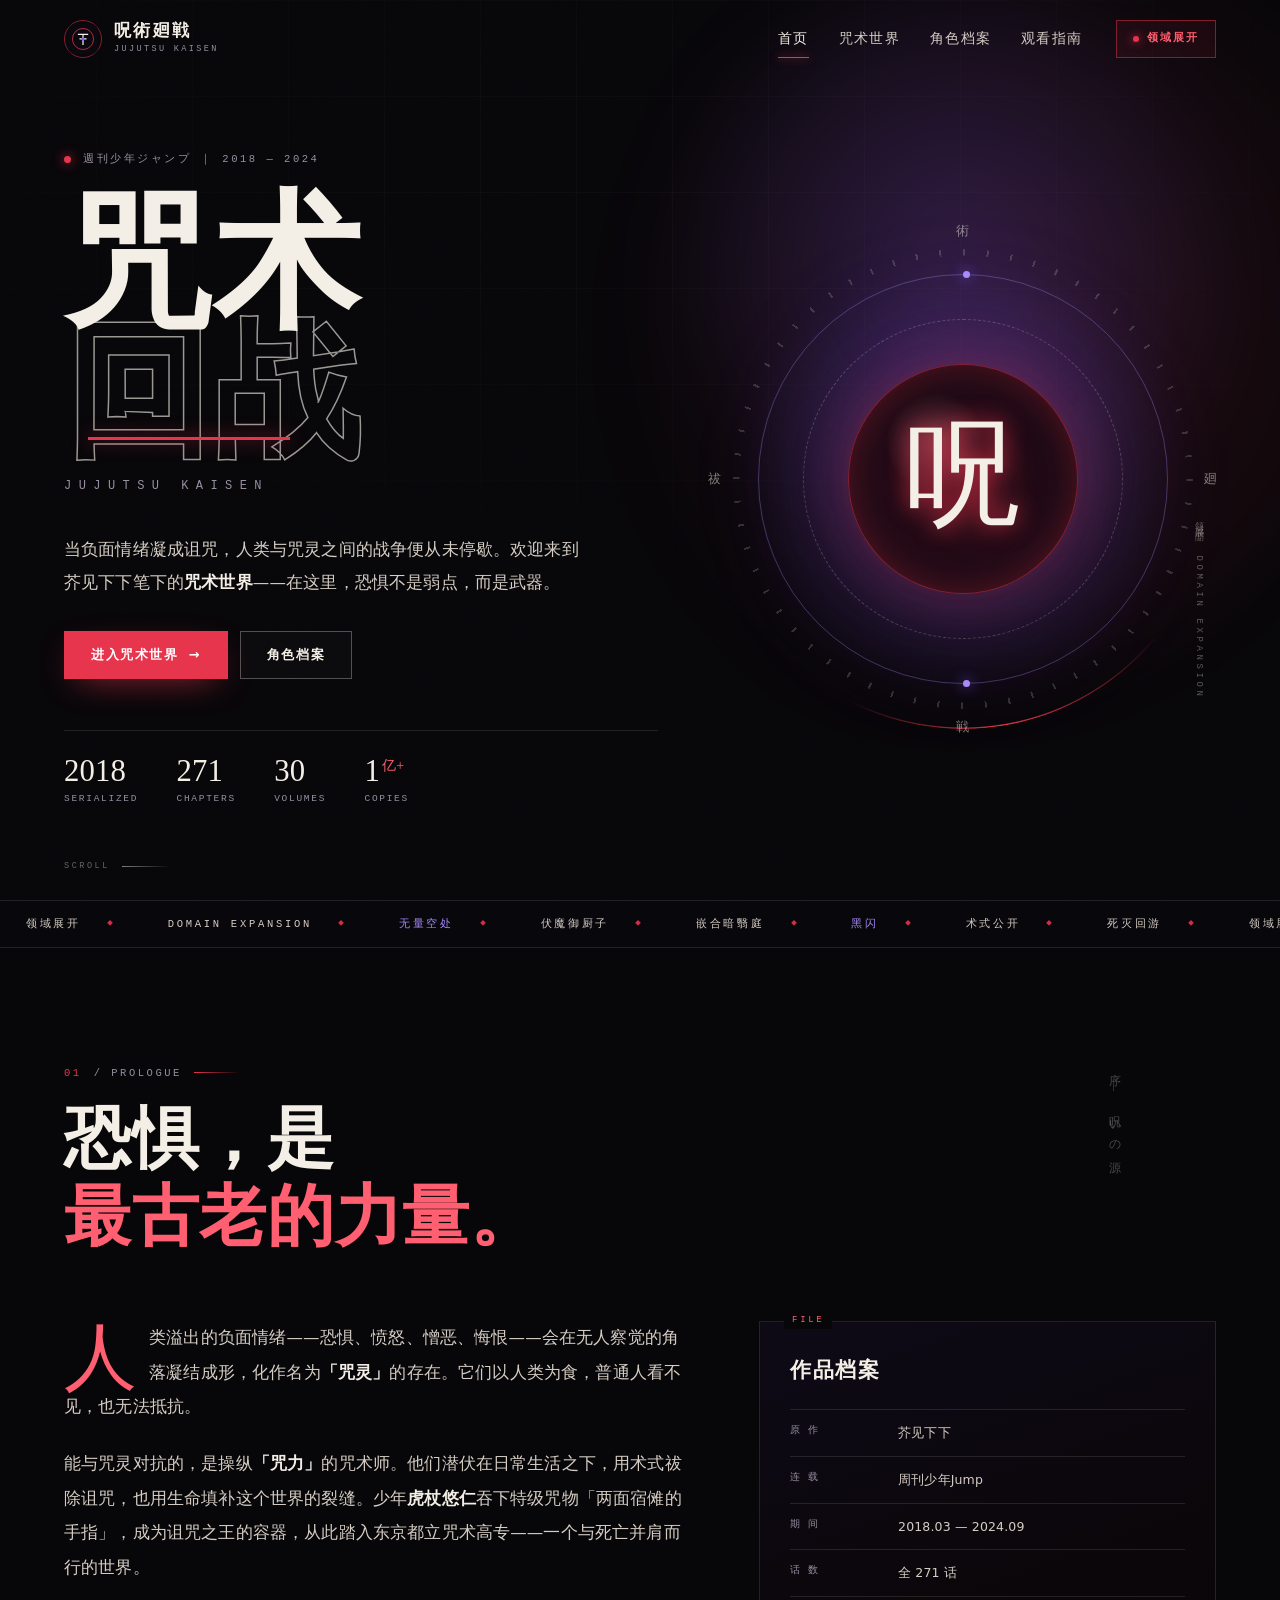
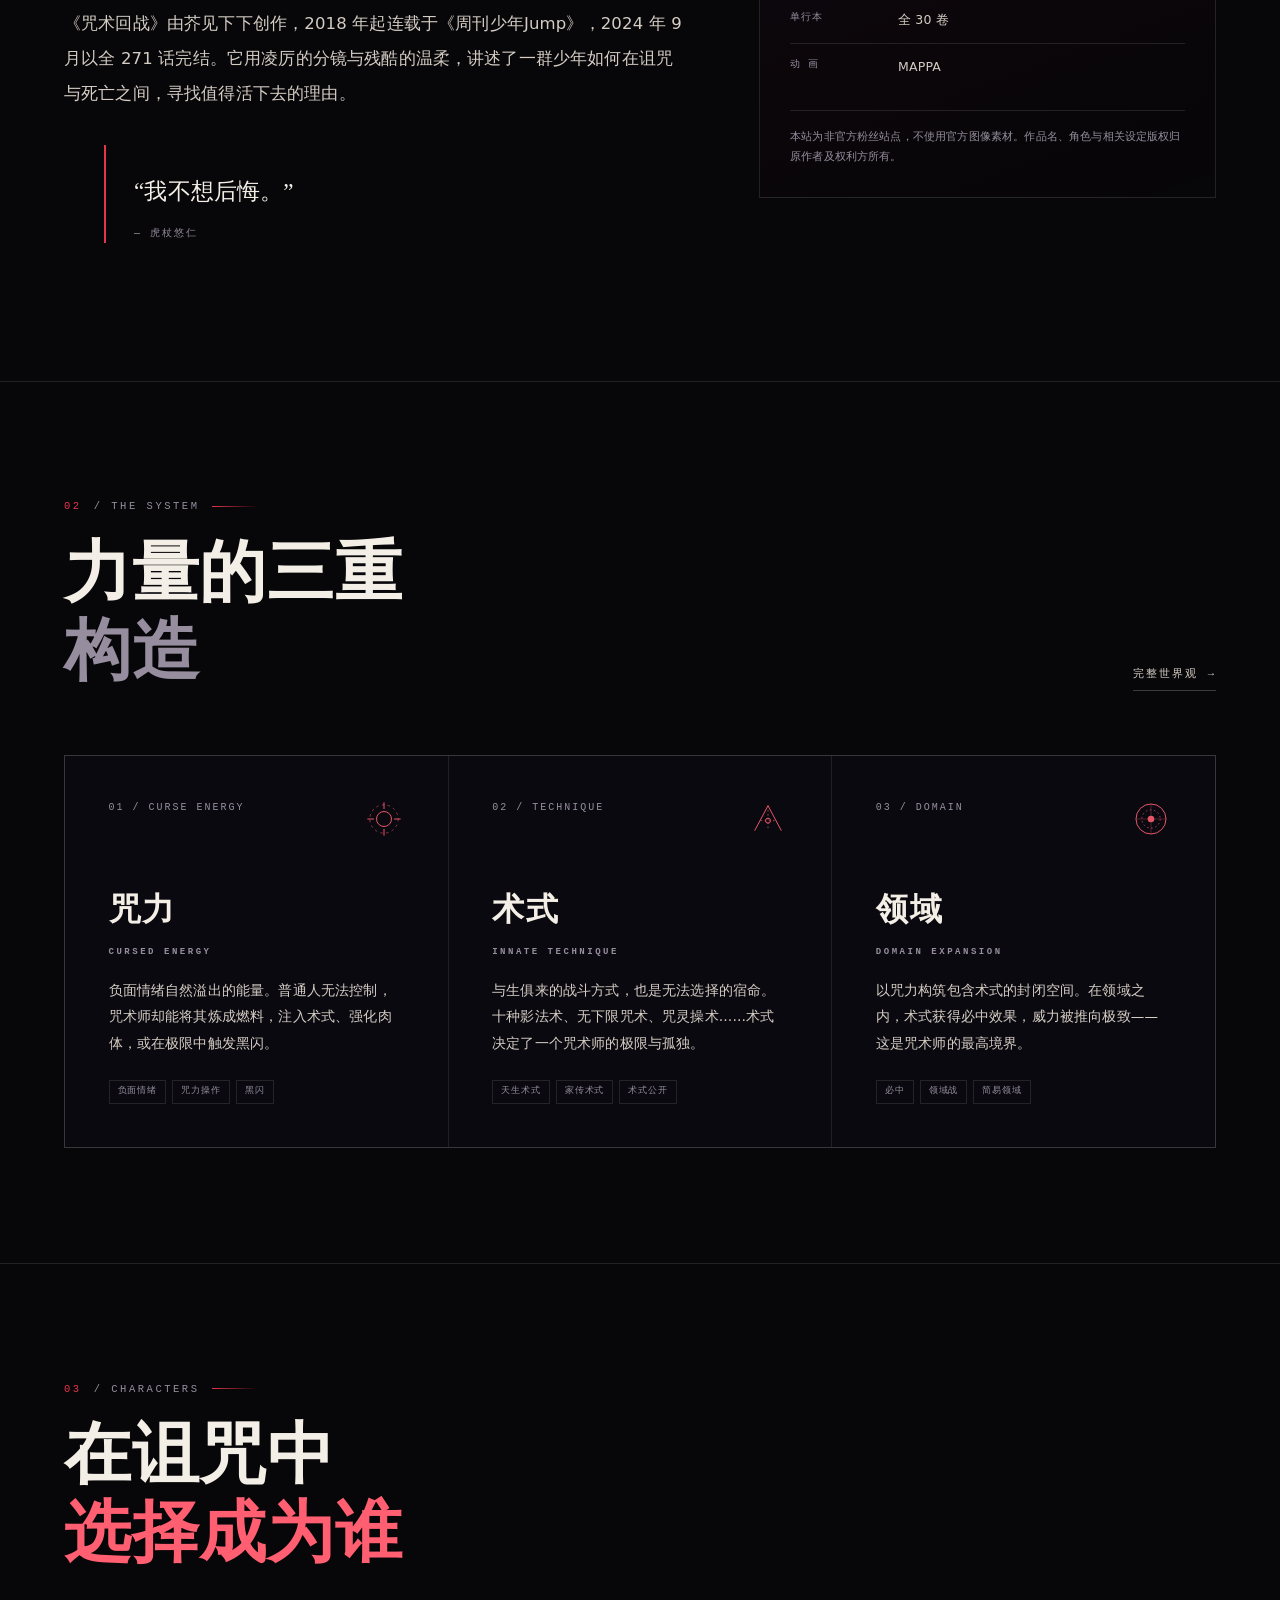
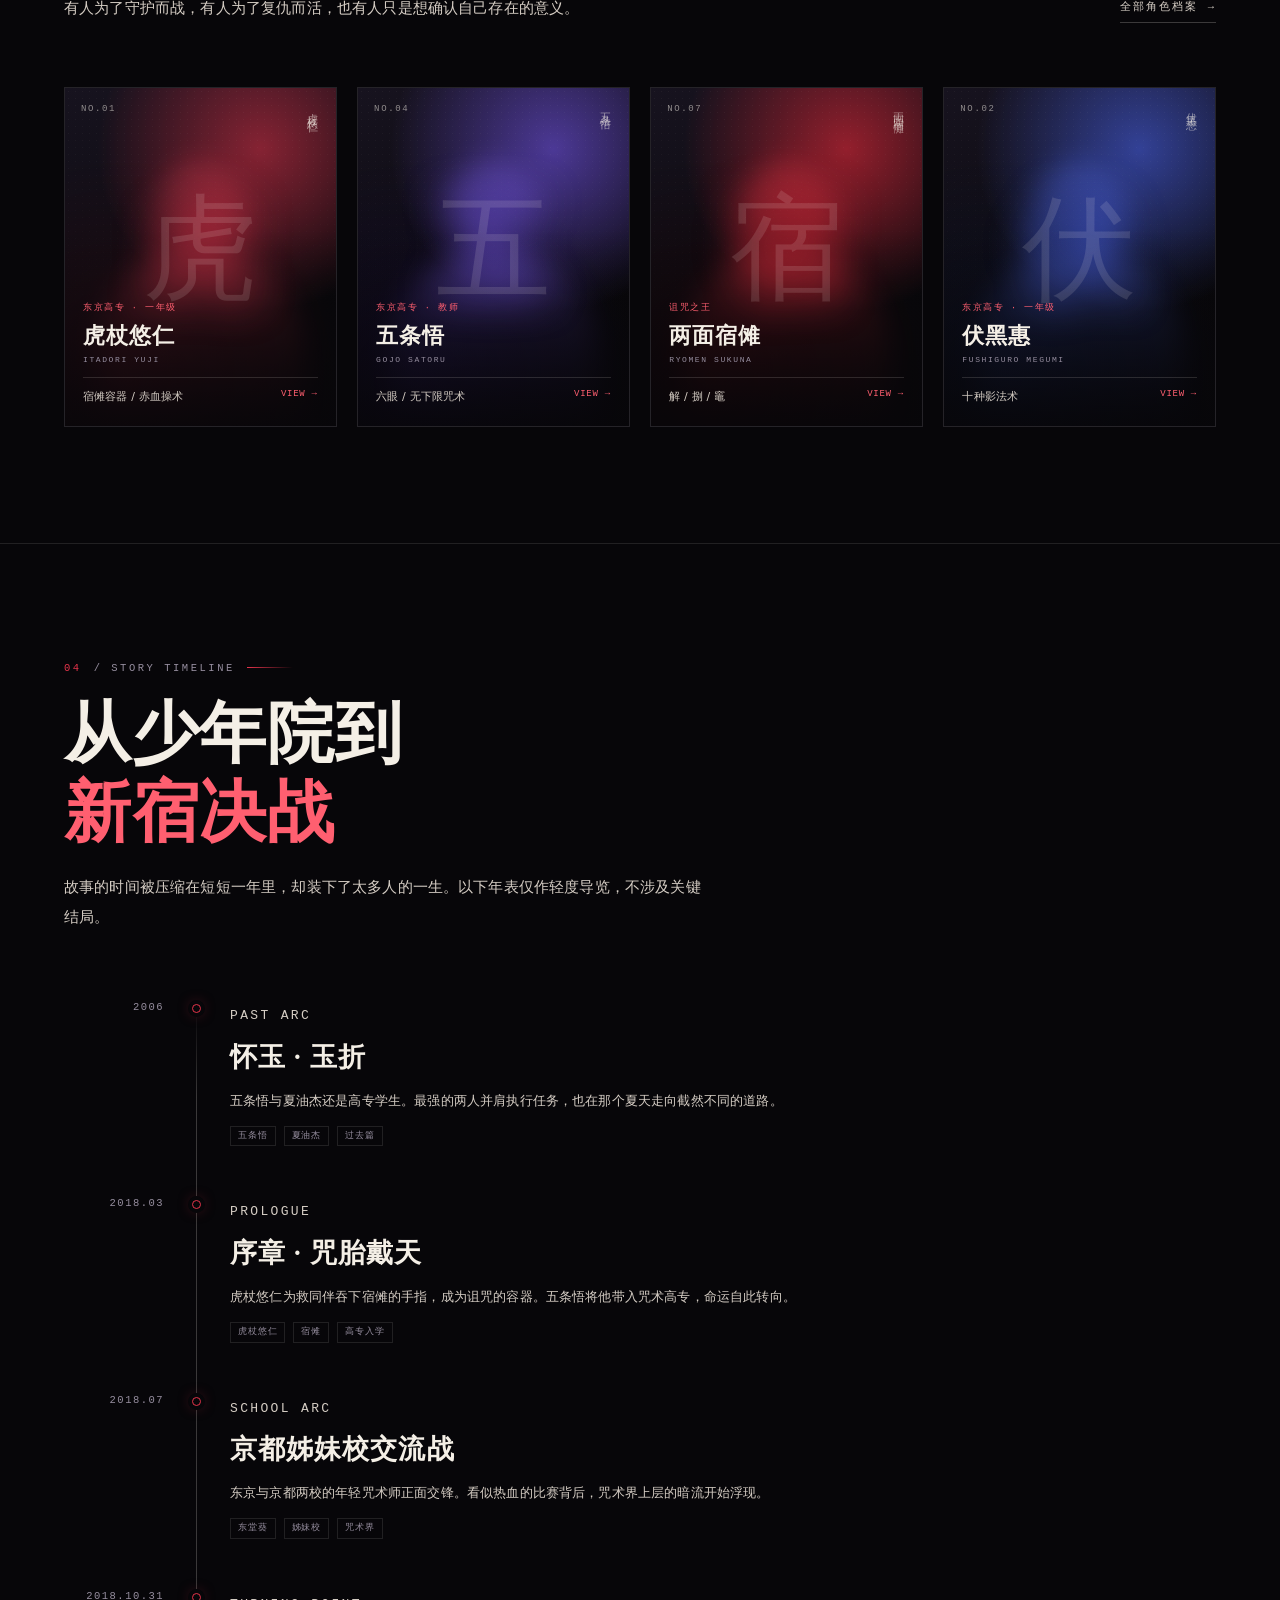
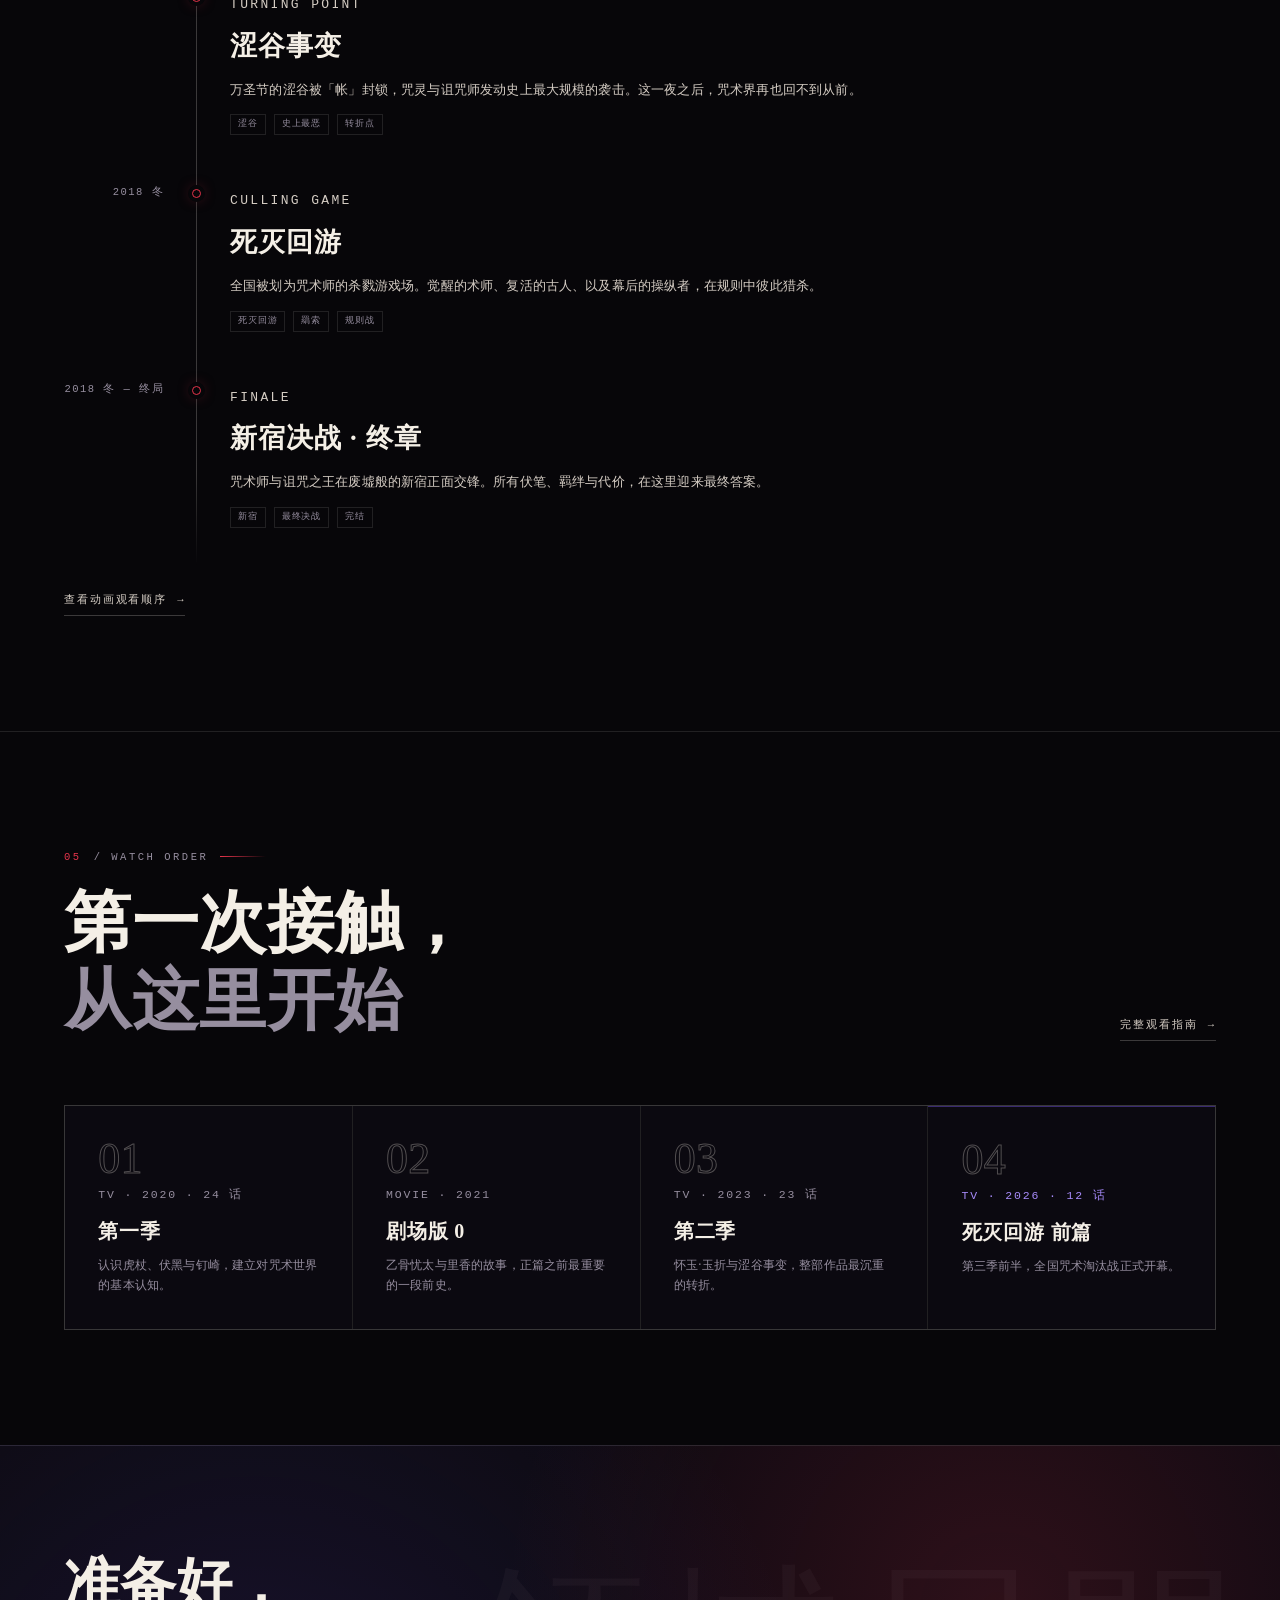
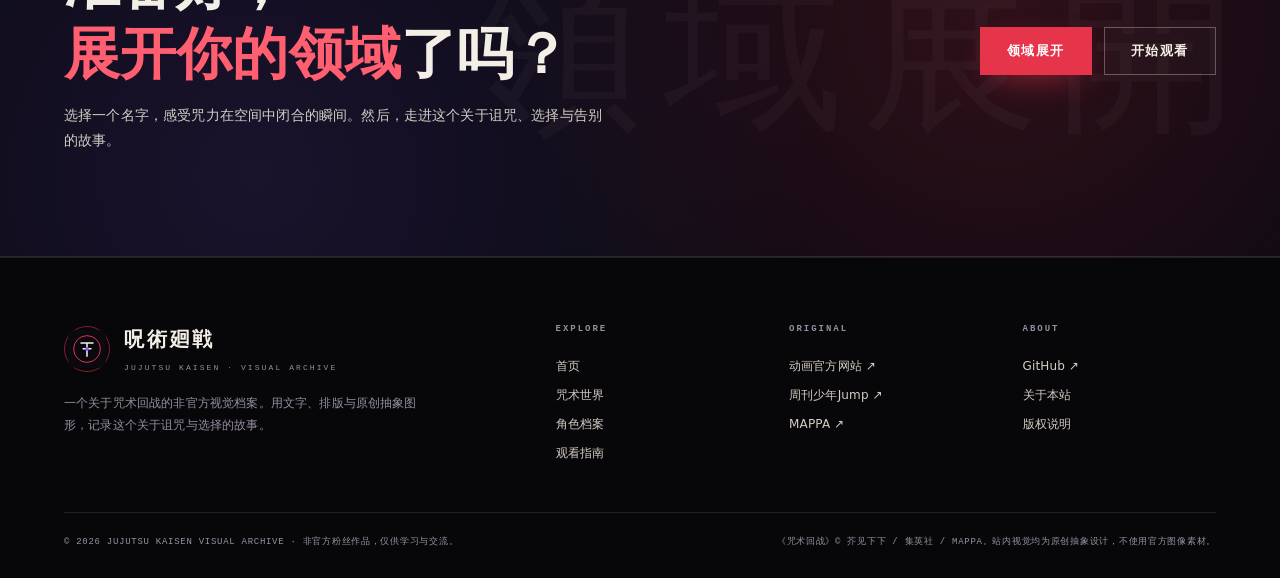
==== commit bc1ca809: "chore: add favicon.ico and update live URL" ====
--- a/index.html
+++ b/index.html
@@ -12,6 +12,8 @@
 <meta property="og:image" content="https://nins971197.github.io/jujutsu-kaisen/assets/img/og.png">
 <meta property="og:url" content="https://nins971197.github.io/jujutsu-kaisen/">
 <meta name="twitter:card" content="summary_large_image">
+<link rel="canonical" href="https://nins971197.github.io/jujutsu-kaisen/">
+<link rel="icon" href="favicon.ico" sizes="64x64">
 <link rel="icon" href="assets/img/favicon.svg" type="image/svg+xml">
 <link rel="stylesheet" href="assets/css/style.css">
 </head>
--- a/assets/css/style.css
+++ b/assets/css/style.css
@@ -1036,7 +1036,7 @@
   font-family: var(--font-mono);
   font-size: 9px;
   letter-spacing: .08em;
-  color: rgba(150, 142, 159, .75);
+  color: rgba(166, 158, 176, .92);
   line-height: 1.7;
 }
 .foot__bottom a { color: var(--bone-dim); }
@@ -1121,6 +1121,7 @@
 .filter-group { display: flex; flex-wrap: wrap; gap: 8px; }
 .filter {
   padding: 8px 16px;
+  min-height: 42px;
   border: 1px solid var(--line);
   font-family: var(--font-mono);
   font-size: 10px;
@@ -1227,7 +1228,7 @@
   position: absolute;
   top: 14px; right: 14px;
   z-index: 5;
-  width: 38px; height: 38px;
+  width: 42px; height: 42px;
   border: 1px solid var(--line-strong);
   display: grid;
   place-items: center;
